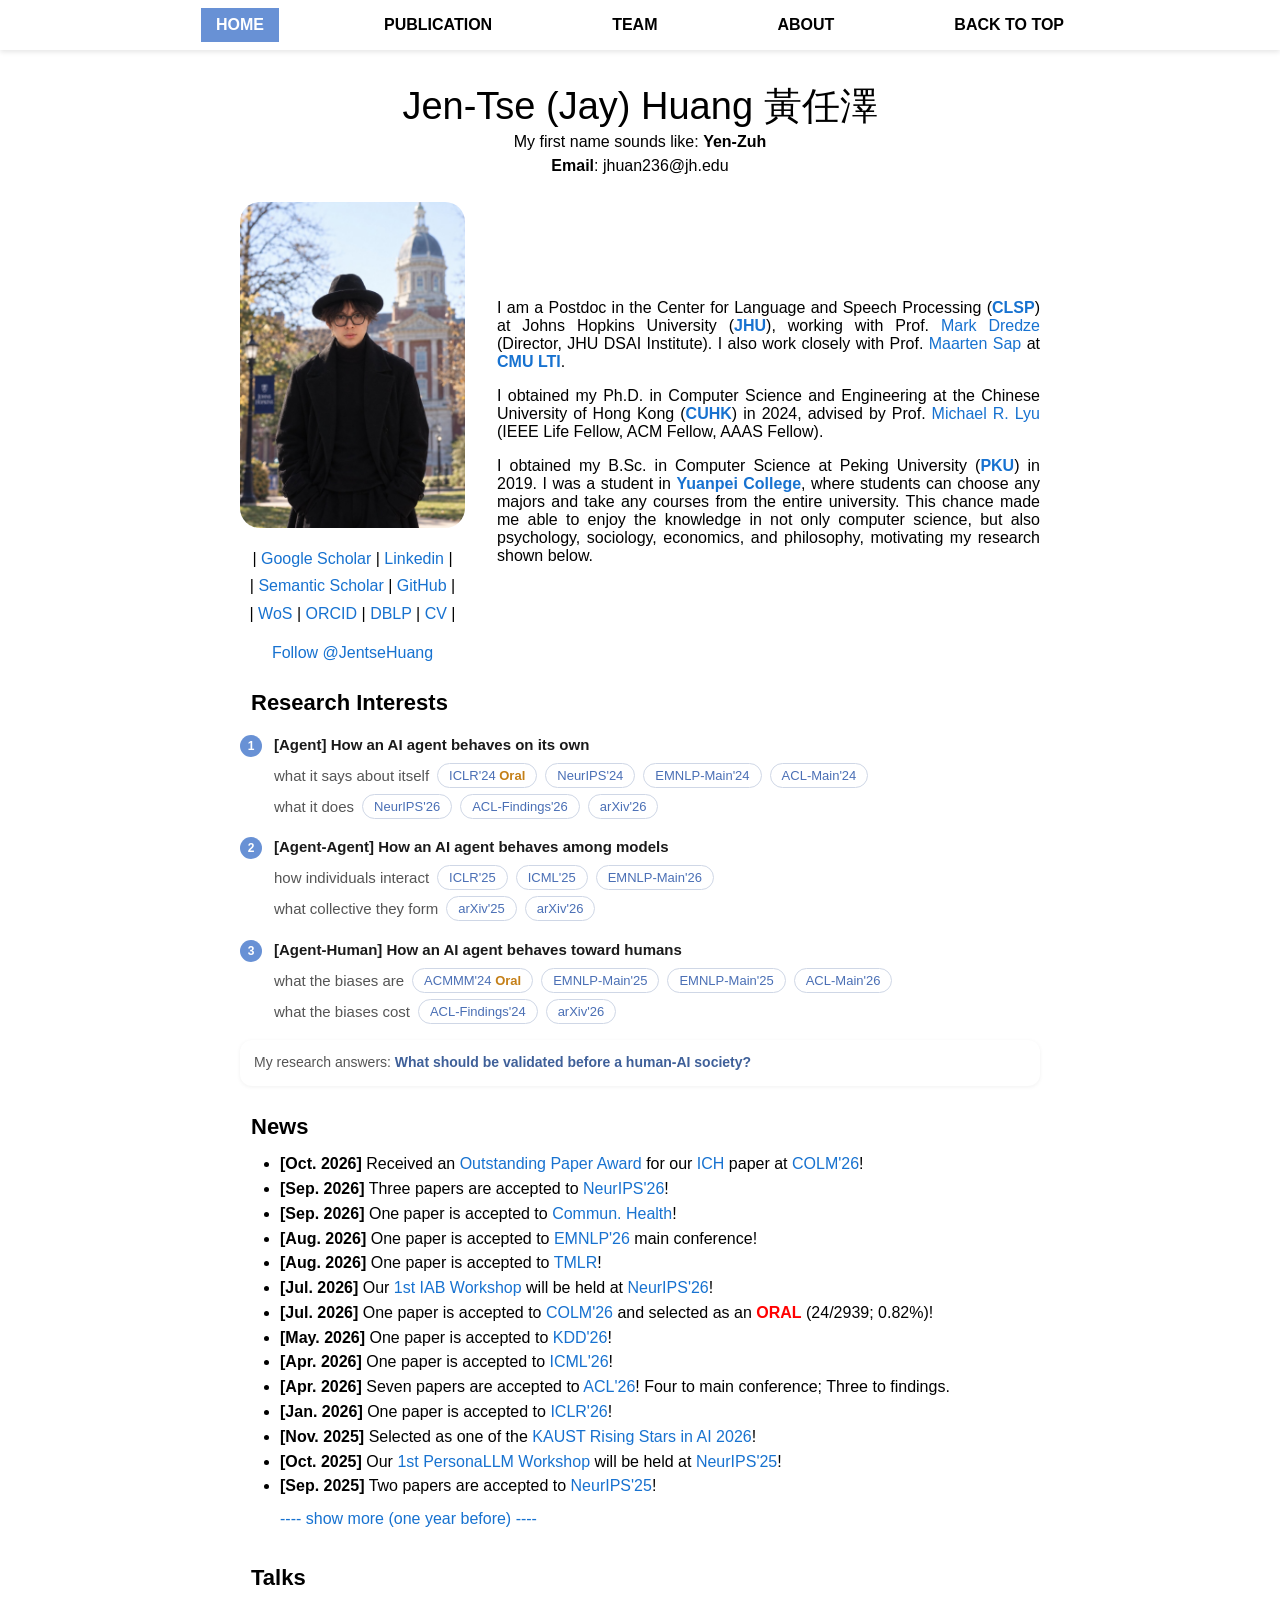
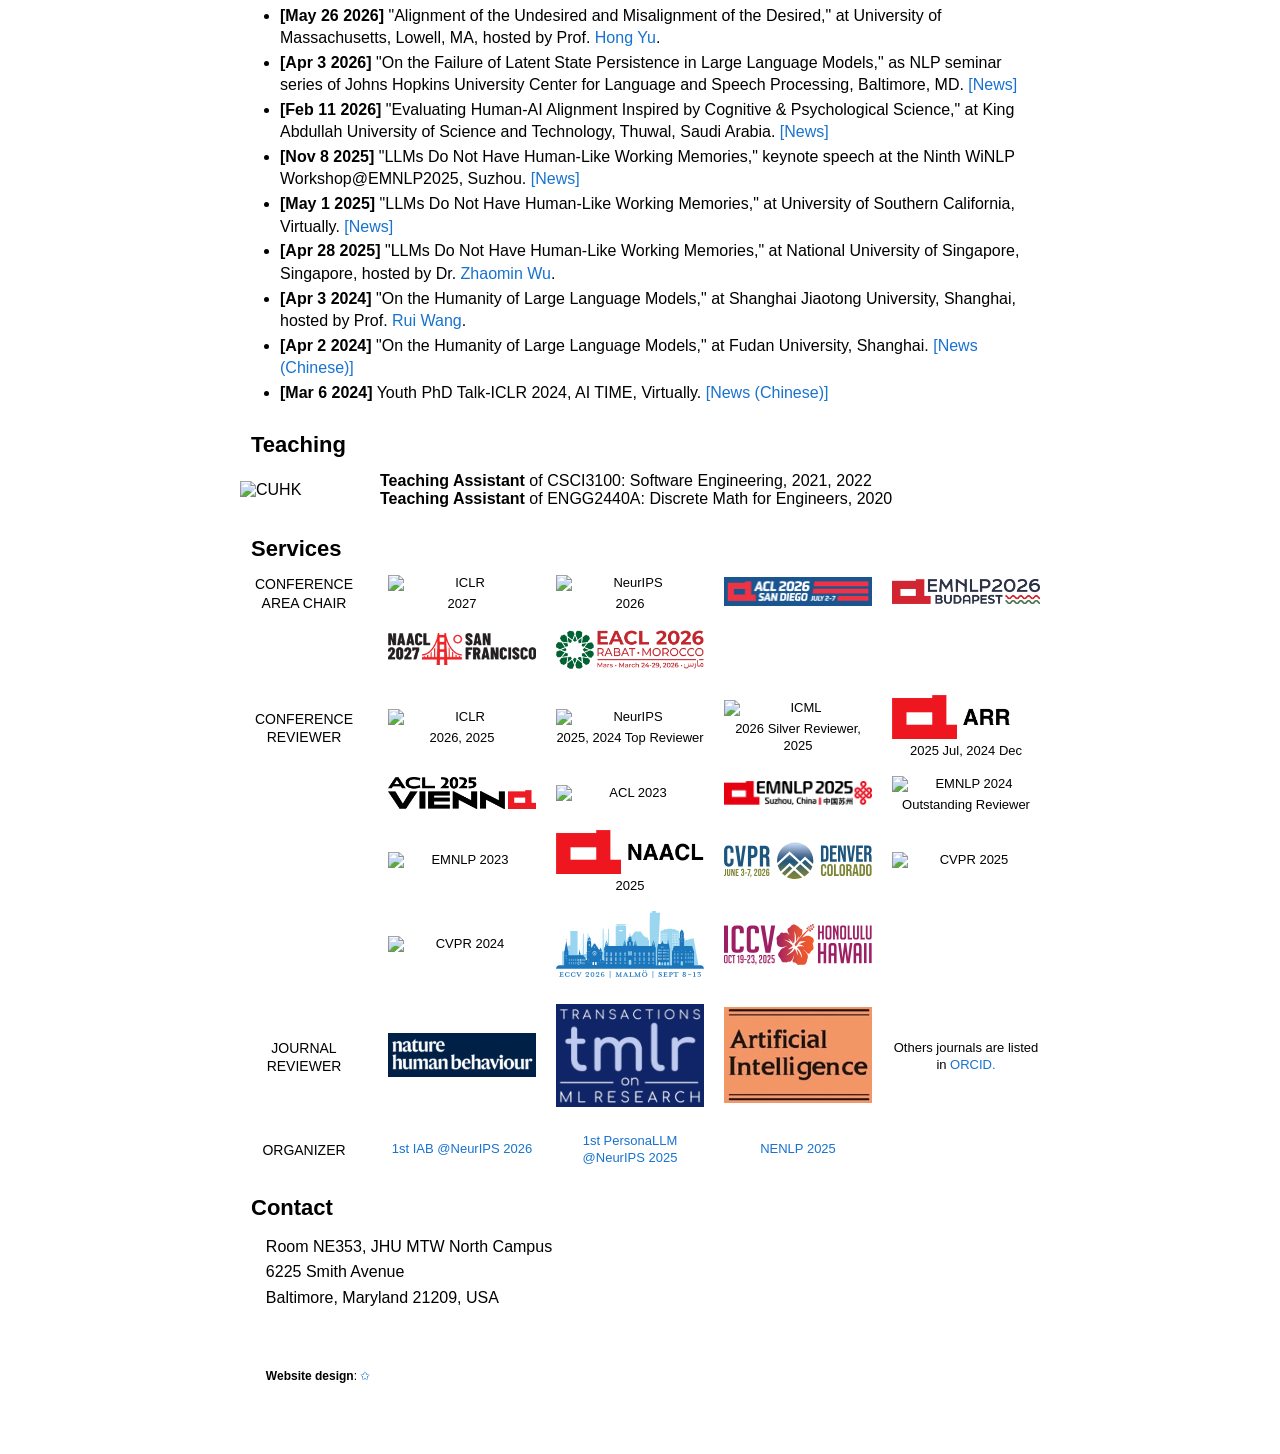
==== index.html @ 0d582f93 "Oct 6" ====
<!DOCTYPE HTML>
<html lang="en">
<head>
    <meta http-equiv="Content-Type" content="text/html; charset=UTF-8">

    <title>Jen-Tse (Jay) Huang</title>

    <meta name="author" content="Jen-Tse (Jay) Huang">
    <meta name="description" content="Postdoc at the Center for Language and Speech Processing (CLSP), Johns Hopkins University. I study how AI agents behave on their own, among each other, and toward people.">
    <meta name="keywords" content="Jen-Tse Huang, Computer Science, Artificial Intelligence, Natural Language Processing, Large Language Models">
    <meta name="viewport" content="width=device-width, initial-scale=1">

    <link rel="canonical" href="https://penguinnnnn.github.io/">

    <meta property="og:type" content="website">
    <meta property="og:site_name" content="Jen-Tse (Jay) Huang">
    <meta property="og:title" content="Jen-Tse (Jay) Huang 黃任澤">
    <meta property="og:description" content="Postdoc at the Center for Language and Speech Processing (CLSP), Johns Hopkins University. I study how AI agents behave on their own, among each other, and toward people.">
    <meta property="og:url" content="https://penguinnnnn.github.io/">
    <meta property="og:image" content="https://penguinnnnn.github.io/images/jentsehuang.jpg">
    <meta property="og:image:width" content="700">
    <meta property="og:image:height" content="1050">
    <meta property="og:image:alt" content="Portrait of Jen-Tse (Jay) Huang">

    <meta name="twitter:card" content="summary">
    <meta name="twitter:site" content="@JentseHuang">
    <meta name="twitter:creator" content="@JentseHuang">

    <link rel="stylesheet" type="text/css" href="stylesheet.css">
    <link rel="icon" type="image/png" href="images/icon.jpg">

    <script src="scripts/functions.js"></script>
</head>

<body data-gr-c-s-loaded="true">

<ul class="navbar">
    <li><a href="index.html" class="active">HOME</a></li>
    <li><a href="publication.html">PUBLICATION</a></li>
    <li><a href="team.html">TEAM</a></li>
    <li><a href="about.html">ABOUT</a></li>
    <li><a href="#">BACK TO TOP</a></li>
</ul>

<div class="page">

<!-- title -->

<div class="id-card">
    <h1 class="page-title">Jen-Tse (Jay) Huang 黃任澤</h1>
    My first name sounds like: <b>Yen-Zuh</b><br>
    <b>Email</b>: <span id="email">jhuan236@jh.edu</span>
</div>

<!-- avatar and bio -->

<section class="block intro">
    <div class="intro-avatar">
        <img src="images/jentsehuang.jpg" alt="Jen-Tse Huang">
        <p class="intro-links">
            | <a href="https://scholar.google.com/citations?hl=en&user=XBzDTAQAAAAJ">Google Scholar</a> | <a href="https://www.linkedin.com/in/jen-tse-huang-08a169200/">Linkedin</a> |<br>
            | <a href="https://www.semanticscholar.org/author/Jen-tse-Huang/2161306685">Semantic Scholar</a> | <a href="https://github.com/penguinnnnn">GitHub</a> |<br>
            | <a href="https://www.webofscience.com/wos/author/record/IRZ-7526-2023">WoS</a> | <a href="https://orcid.org/0000-0003-3446-0083">ORCID</a> | <a href="https://dblp.org/pid/317/7026">DBLP</a> | <a href="pdfs/resume.pdf">CV</a> |
        </p>
        <div class="intro-follow">
            <a href="https://twitter.com/JentseHuang?ref_src=twsrc%5Etfw" class="twitter-follow-button" data-size="large" data-show-count="false">Follow @JentseHuang</a>
            <script async src="https://platform.twitter.com/widgets.js" charset="utf-8"></script>
        </div>
    </div>

    <div class="intro-bio">
        <p> I am a Postdoc in the Center for Language and Speech Processing (<a href='https://www.clsp.jhu.edu/'><strong>CLSP</strong></a>) at Johns Hopkins University (<a href='https://www.jhu.edu/'><strong>JHU</strong></a>), working with Prof. <a href='https://www.cs.jhu.edu/~mdredze/'>Mark Dredze</a> (Director, JHU DSAI Institute). I also work closely with Prof. <a href='https://maartensap.com/index.html'>Maarten Sap</a> at <a href='https://www.lti.cs.cmu.edu/'><strong>CMU LTI</strong></a>.</p>
        <p> I obtained my Ph.D. in Computer Science and Engineering at the Chinese University of Hong Kong (<a href='https://www.cuhk.edu.hk/english/index.html'><strong>CUHK</strong></a>) in 2024, advised by Prof. <a href='https://www.cse.cuhk.edu.hk/lyu/home'>Michael R. Lyu</a> (IEEE Life Fellow, ACM Fellow, AAAS Fellow).</p>
        <p> I obtained my B.Sc. in Computer Science at Peking University (<a href='https://english.pku.edu.cn/'><strong>PKU</strong></a>) in 2019. I was a student in <a href='https://yuanpei.pku.edu.cn/en/'><strong>Yuanpei College</strong></a>, where students can choose any majors and take any courses from the entire university. This chance made me able to enjoy the knowledge in not only computer science, but also psychology, sociology, economics, and philosophy, motivating my research shown below.</p>
    </div>
</section>

<!-- research -->

<section class="block">
    <h2 class="section-title">Research Interests</h2>
    <div class="rh">
        <div class="rh-item">
            <div class="rh-num">1</div>
            <div class="rh-body">
                <div class="rh-lead">[Agent] How an AI agent behaves on its own</div>
                <div class="rh-row">
                    <span>what it says about itself</span>
                    <a href="https://proceedings.iclr.cc/paper_files/paper/2024/hash/c48dcd605cfb17d5b4f94ce106a915f7-Abstract-Conference.html">ICLR'24&nbsp;<span class="oral">Oral</span></a>
                    <a href="https://proceedings.neurips.cc/paper_files/paper/2024/hash/b0049c3f9c53fb06f674ae66c2cf2376-Abstract-Conference.html">NeurIPS'24</a>
                    <a href="https://aclanthology.org/2024.emnlp-main.354/">EMNLP-Main'24</a>
                    <a href="https://aclanthology.org/2024.acl-long.102/">ACL-Main'24</a>
                </div>
                <div class="rh-row">
                    <span>what it does</span>
                    <a href="https://arxiv.org/abs/2502.16435">NeurIPS'26</a>
                    <a href="https://aclanthology.org/2026.findings-acl.616/">ACL-Findings'26</a>
                    <a href="https://arxiv.org/abs/2601.07972">arXiv'26</a>
                </div>
            </div>
        </div>

        <div class="rh-item">
            <div class="rh-num">2</div>
            <div class="rh-body">
                <div class="rh-lead">[Agent-Agent] How an AI agent behaves among models</div>
                <div class="rh-row">
                    <span>how individuals interact</span>
                    <a href="https://proceedings.iclr.cc/paper_files/paper/2025/hash/a46adbe2f0ca0e16ef8857e188991ad7-Abstract-Conference.html">ICLR'25</a>
                    <a href="https://proceedings.mlr.press/v267/huang25ay.html">ICML'25</a>
                    <a href="https://arxiv.org/abs/2605.27586">EMNLP-Main'26</a>
                </div>
                <div class="rh-row">
                    <span>what collective they form</span>
                    <a href="https://arxiv.org/abs/2509.18052">arXiv'25</a>
                    <a href="https://arxiv.org/abs/2604.24698">arXiv'26</a>
                </div>
            </div>
        </div>

        <div class="rh-item">
            <div class="rh-num">3</div>
            <div class="rh-body">
                <div class="rh-lead">[Agent-Human] How an AI agent behaves toward humans</div>
                <div class="rh-row">
                    <span>what the biases are</span>
                    <a href="https://dl.acm.org/doi/10.1145/3664647.3681433">ACMMM'24&nbsp;<span class="oral">Oral</span></a>
                    <a href="https://aclanthology.org/2025.emnlp-main.908/">EMNLP-Main'25</a>
                    <a href="https://aclanthology.org/2025.emnlp-main.910/">EMNLP-Main'25</a>
                    <a href="https://aclanthology.org/2026.acl-long.2015/">ACL-Main'26</a>
                </div>
                <div class="rh-row">
                    <span>what the biases cost</span>
                    <a href="https://aclanthology.org/2024.findings-acl.349/">ACL-Findings'24</a>
                    <a href="https://arxiv.org/abs/2605.17228">arXiv'26</a>
                </div>
            </div>
        </div>

        <div class="rh-ans">
            <span>My research answers:</span> <b>What should be validated before a human-AI society?</b>
        </div>
    </div>
</section>

<!-- news -->

<section class="block">
    <h2 class="section-title">News</h2>
    <ul class="news-list">
        <li> <b>[Oct. 2026]</b> Received an <a href='https://x.com/COLM_conf/status/2107502599893352517'>Outstanding Paper Award</a> for our <a href='https://openreview.net/forum?id=wjTjjHstuY'>ICH</a> paper at <a href='https://colmweb.org/2026/'>COLM'26</a>! </li>
        <li> <b>[Sep. 2026]</b> Three papers are accepted to <a href='https://neurips.cc/Conferences/2026'>NeurIPS'26</a>! </li>
        <li> <b>[Sep. 2026]</b> One paper is accepted to <a href='https://www.nature.com/commshealth/'>Commun. Health</a>! </li>
        <li> <b>[Aug. 2026]</b> One paper is accepted to <a href='https://2026.emnlp.org/'>EMNLP'26</a> main conference! </li>
        <li> <b>[Aug. 2026]</b> One paper is accepted to <a href='https://jmlr.org/tmlr/'>TMLR</a>! </li>
        <li> <b>[Jul. 2026]</b> Our <a href="https://iab-agents.github.io/">1st IAB Workshop</a> will be held at <a href='https://neurips.cc/Conferences/2026'>NeurIPS'26</a>! </li>
        <li> <b>[Jul. 2026]</b> One paper is accepted to <a href='https://colmweb.org/2026/'>COLM'26</a> and selected as an <b class="red">ORAL</b> (24/2939; 0.82%)! </li>
        <li> <b>[May. 2026]</b> One paper is accepted to <a href='https://kdd2026.kdd.org/'>KDD'26</a>! </li>
        <li> <b>[Apr. 2026]</b> One paper is accepted to <a href='https://icml.cc/Conferences/2026'>ICML'26</a>! </li>
        <li> <b>[Apr. 2026]</b> Seven papers are accepted to <a href='https://2026.aclweb.org/'>ACL'26</a>! Four to main conference; Three to findings. </li>
        <li> <b>[Jan. 2026]</b> One paper is accepted to <a href='https://iclr.cc/Conferences/2026'>ICLR'26</a>! </li>
        <li> <b>[Nov. 2025]</b> Selected as one of the <a href='https://www.kaust.edu.sa/events/rsais26/'>KAUST Rising Stars in AI 2026</a>! </li>
        <li> <b>[Oct. 2025]</b> Our <a href="https://personallmworkshop.github.io/">1st PersonaLLM Workshop</a> will be held at <a href='https://neurips.cc/Conferences/2025'>NeurIPS'25</a>! </li>
        <li> <b>[Sep. 2025]</b> Two papers are accepted to <a href='https://neurips.cc/Conferences/2025'>NeurIPS'25</a>! </li>
    </ul>
    <a class="news-more" href="javascript:toggleblock(&#39;old_news&#39;)">---- show more (one year before) ----</a>
    <ul class="news-list" id="old_news" style="display: none;">
        <li> <b>[Aug. 2025]</b> Five papers are accepted to <a href='https://2025.emnlp.org/'>EMNLP'25</a>! Four to main conference; One to findings. </li>
        <li> <b>[May. 2025]</b> Four papers are accepted to <a href='https://2025.aclweb.org/'>ACL'25</a>! Three to main conference; One to findings. </li>
        <li> <b>[May. 2025]</b> Two papers are accepted to <a href='https://icml.cc/Conferences/2025'>ICML'25</a>! </li>
        <li> <b>[Mar. 2025]</b> One paper is accepted to <a href='https://2025.naacl.org/'>NAACL Demo Track'25</a>! </li>
        <li> <b>[Feb. 2025]</b> I join the <a href='https://www.clsp.jhu.edu/'>CLSP</a> at Johns Hopkins University (<a href='https://www.jhu.edu/'>JHU</a>) as a postdoc, working with Prof. <a href='https://www.cs.jhu.edu/~mdredze/'>Mark Dredze</a>! </li>
        <li> <b>[Jan. 2025]</b> One paper is accepted to <a href='https://iclr.cc/Conferences/2025'>ICLR'25</a>! </li>
        <li> <b>[Dec. 2024]</b> I defend my PhD thesis and graduate from the Chinese University of Hong Kong (<a href='https://www.cuhk.edu.hk/english/index.html'>CUHK</a>)! </li>
        <li> <b>[Nov. 2024]</b> Named as one of the <a href='https://x.com/emnlpmeeting/status/1857169065569292540'>Outstanding Reviewers</a> for EMNLP'24! </li>
        <li> <b>[Nov. 2024]</b> Named as one of the <a href='https://neurips.cc/Conferences/2024/ProgramCommittee#top-reviewers'>Top Reviewers</a> for NeurIPS'24 (1304/15160 8.6%)! </li>
        <li> <b>[Oct. 2024]</b> One paper is accepted to <a href='https://www.sciencedirect.com/journal/neurocomputing'>Neurocomputing</a>! </li>
        <li> <b>[Sep. 2024]</b> One paper is accepted to <a href='https://neurips.cc/Conferences/2024'>NeurIPS'24</a>! </li>
        <li> <b>[Sep. 2024]</b> Three paper is accepted to <a href='https://2024.emnlp.org/'>EMNLP'24</a>! All three to main conference. </li>
        <li> <b>[Jul. 2024]</b> One paper is accepted to <a href='https://2024.acmmm.org/'>ACMMM'24</a> and selected as an <b class="red">ORAL</b> (174/4385; 3.97%)! </li>
        <li> <b>[Jul. 2024]</b> I am visiting the <a href='https://jyzhao.net/lab.html'>LIME Lab</a> at University of Southern California (<a href='https://www.usc.edu/'>USC</a>), working with Prof. <a href='https://jyzhao.net/'>Jieyu Zhao</a>. </li>
        <li> <b>[May. 2024]</b> Three paper is accepted to <a href='https://2024.aclweb.org/'>ACL'24</a>! Two to main conference; One to findings. </li>
        <li> <b>[Jan. 2024]</b> Two papers are accepted to <a href='https://iclr.cc/Conferences/2024'>ICLR'24</a>! Our <a href='https://arxiv.org/abs/2310.01386'>PsychoBench</a> is selected as an <b class="red">ORAL</b> (86/7404; 1.16%)! </li>
        <li> <b>[Oct. 2023]</b> One paper is accepted to <a href='https://2023.emnlp.org/'>Findings of EMNLP'23</a>! </li>
        <li> <b>[Jul. 2023]</b> One paper is accepted to <a href='https://conf.researchr.org/home/ase-2023'>ASE'23</a>! </li>
        <li> <b>[Feb. 2023]</b> One paper is accepted to <a href='https://cvpr2023.thecvf.com/'>CVPR'23</a>! </li>
        <li> <b>[Dec. 2022]</b> One paper is accepted to <a href='https://conf.researchr.org/home/icse-2023'>ICSE'23</a>! </li>
        <li> <b>[Sep. 2022]</b> We win the first place in <a href='https://statmt.org/wmt22/large-scale-multilingual-translation-task.html'>WMT'22: Large-Scale Machine Translation Evaluation for African Languages</a>! </li>
        <li> <b>[Apr. 2022]</b> One paper is accepted to <a href='https://conf.researchr.org/home/issta-2022'>ISSTA'22</a>! </li>
        <li> <b>[Mar. 2022]</b> I join the <a href='https://ai.tencent.com/ailab/nlp/en/index.html'>NLP Center</a> of <a href='https://ai.tencent.com/ailab/en/about/'>Tencent AI Lab</a> as a research intern, supervised by Dr. <a href='https://wxjiao.github.io/'>Wenxiang Jiao</a> and Dr. <a href='https://tuzhaopeng.github.io/'>Zhaopeng Tu</a>. </li>
        <li> <b>[Mar. 2022]</b> One paper is accepted to <a href='https://cvpr2022.thecvf.com/'>CVPR'22</a>! </li>
        <li> <b>[Aug. 2020]</b> I join the <a href='http://ariselab.cse.cuhk.edu.hk/'>ARISE Lab</a> as a Ph.D. student in <a href='https://www.cse.cuhk.edu.hk/'>CSE</a> Department at the Chinese University of Hong Kong (<a href='https://www.cuhk.edu.hk/english/index.html'>CUHK</a>), supervised by Prof. <a href='https://www.cse.cuhk.edu.hk/lyu/home'>Michael R. Lyu</a>. </li>
        <li> <b>[Feb. 2020]</b> I become a research assistant of Prof. <a href='https://www.cse.cuhk.edu.hk/lyu/home'>Michael R. Lyu</a> in <a href='https://www.cse.cuhk.edu.hk/'>CSE</a> Department at the Chinese University of Hong Kong (<a href='https://www.cuhk.edu.hk/english/index.html'>CUHK</a>). </li>
        <li> <b>[Sep. 2019]</b> I have to fulfill the compulsory military service in Taiwan. See you four months later! </li>
        <li> <b>[Jun. 2019]</b> I graduate from <a href='https://yuanpei.pku.edu.cn/'>Yuanpei College</a> at <a href='https://english.pku.edu.cn/'>Peking University</a>! </li>
        <li> <b>[Nov. 2018]</b> My undergraduate final year project is supervised by Prof. <a href='https://boleizhou.github.io/'>Bolei Zhou</a> and Prof. <a href='http://39.96.165.147/people/liujiaying.html'>Jiaying Liu</a>. </li>
        <li> <b>[Feb. 2018]</b> I join the Research Department at <a href='https://www.sensetime.com/cn'>SenseTime</a> as a research intern, supervised by Dr. <a href='https://scholar.google.com.hk/citations?user=AerkT0YAAAAJ&hl=en'>Chen Qian</a> and Prof. <a href='https://boleizhou.github.io/'>Bolei Zhou</a>. </li>
    </ul>
</section>

<!-- talks -->

<section class="block">
    <h2 class="section-title">Talks</h2>
    <ul class="news-list">
        <li> <b>[May 26 2026]</b> "Alignment of the Undesired and Misalignment of the Desired," at University of Massachusetts, Lowell, MA, hosted by Prof. <a href='https://www.uml.edu/research/chords/faculty/yu-hong.aspx'>Hong Yu</a>. </li>
        <li> <b>[Apr 3 2026]</b> "On the Failure of Latent State Persistence in Large Language Models," as NLP seminar series of Johns Hopkins University Center for Language and Speech Processing, Baltimore, MD. <a href='https://www.clsp.jhu.edu/events/topic-1-on-the-failure-of-latent-state-persistence-in-large-language-models-jay-huang-friday-april-3-2026/?instance_id=3675'>[News]</a> </li>
        <li> <b>[Feb 11 2026]</b> "Evaluating Human-AI Alignment Inspired by Cognitive & Psychological Science," at King Abdullah University of Science and Technology, Thuwal, Saudi Arabia. <a href='https://www.kaust.edu.sa/events/rsais26/'>[News]</a> </li>
        <li> <b>[Nov 8 2025]</b> "LLMs Do Not Have Human-Like Working Memories," keynote speech at the Ninth WiNLP Workshop@EMNLP2025, Suzhou. <a href='https://winlp-workshop.github.io/'>[News]</a> </li>
        <li> <b>[May 1 2025]</b> "LLMs Do Not Have Human-Like Working Memories," at University of Southern California, Virtually. <a href='https://www.isi.edu/events/5719/llms-do-not-have-human-like-working-memories/'>[News]</a> </li>
        <li> <b>[Apr 28 2025]</b> "LLMs Do Not Have Human-Like Working Memories," at National University of Singapore, Singapore, hosted by Dr. <a href='https://www.zhaominwu.com/'>Zhaomin Wu</a>. </li>
        <li> <b>[Apr 3 2024]</b> "On the Humanity of Large Language Models," at Shanghai Jiaotong University, Shanghai, hosted by Prof. <a href='https://wangruinlp.github.io/'>Rui Wang</a>. </li>
        <li> <b>[Apr 2 2024]</b> "On the Humanity of Large Language Models," at Fudan University, Shanghai. <a href='https://mp.weixin.qq.com/s/p2M_ZvuUqTMSHUAOVoTQwQ'>[News (Chinese)]</a> </li>
        <li> <b>[Mar 6 2024]</b> Youth PhD Talk-ICLR 2024, AI TIME, Virtually. <a href='https://mp.weixin.qq.com/s/gV_7cmYLp5lr2C_2GgNUxA'>[News (Chinese)]</a> </li>
    </ul>
</section>

<!-- teaching -->

<section class="block">
    <h2 class="section-title">Teaching</h2>
    <div class="teaching">
        <img src="images/cuhk.png" alt="CUHK">
        <div>
            <b>Teaching Assistant</b> of CSCI3100: Software Engineering, 2021, 2022<br>
            <b>Teaching Assistant</b> of ENGG2440A: Discrete Math for Engineers, 2020
        </div>
    </div>
</section>

<!-- service -->

<section class="block">
    <h2 class="section-title">Services</h2>

    <div class="service-row">
        <div class="service-label">CONFERENCE<br>AREA CHAIR</div>
        <div class="item"><img src="images/conferences/iclr.svg" alt="ICLR">2027</div>
        <div class="item"><img src="images/conferences/neurips.svg" alt="NeurIPS">2026</div>
        <div class="item"><img src="images/conferences/acl2026.png" alt="ACL 2026"></div>
        <div class="item"><img src="images/conferences/emnlp2026.png" alt="EMNLP 2026"></div>
        <div class="item"><img src="images/conferences/naacl2027.png" alt="NAACL 2027"></div>
        <div class="item"><img src="images/conferences/eacl2026.png" alt="EACL 2026"></div>
    </div>
    <div class="service-row">
        <div class="service-label">CONFERENCE REVIEWER</div>
        <div class="item"><img src="images/conferences/iclr.svg" alt="ICLR">2026, 2025</div>
        <div class="item"><img src="images/conferences/neurips.svg" alt="NeurIPS">2025, 2024 Top Reviewer</div>
        <div class="item"><img src="images/conferences/icml.svg" alt="ICML">2026 Silver Reviewer, 2025</div>
        <div class="item"><img src="images/conferences/arr.png" alt="ARR">2025 Jul, 2024 Dec</div>
        <div class="item"><img src="images/conferences/acl2025.png" alt="ACL 2025"></div>
        <div class="item"><img src="images/conferences/acl2023.png" alt="ACL 2023"></div>
        <div class="item"><img src="images/conferences/emnlp2025.png" alt="EMNLP 2025"></div>
        <div class="item"><img src="images/conferences/emnlp2024.png" alt="EMNLP 2024">Outstanding Reviewer</div>
        <div class="item"><img src="images/conferences/emnlp2023.png" alt="EMNLP 2023"></div>
        <div class="item"><img src="images/conferences/naacl.png" alt="NAACL">2025</div>
        <div class="item"><img src="images/conferences/cvpr2026.svg" alt="CVPR 2026"></div>
        <div class="item"><img src="images/conferences/cvpr2025.svg" alt="CVPR 2025"></div>
        <div class="item"><img src="images/conferences/cvpr2024.png" alt="CVPR 2024"></div>
        <div class="item"><img src="images/conferences/eccv2026.svg" alt="ECCV 2026"></div>
        <div class="item"><img src="images/conferences/iccv2025.svg" alt="ICCV 2025"></div>
    </div>
    <div class="service-row">
        <div class="service-label">JOURNAL<br>REVIEWER</div>
        <div class="item"><img src="images/conferences/nhb.png" alt="Nature Human Behaviour"></div>
        <div class="item"><img src="images/conferences/tmlr.png" alt="TMLR"></div>
        <div class="item"><img src="images/conferences/aij.jpg" alt="Artificial Intelligence Journal"></div>
        <div class="item">Others journals are listed in <a href="https://orcid.org/0000-0003-3446-0083">ORCID.</a></div>
    </div>
    <div class="service-row">
        <div class="service-label">ORGANIZER</div>
        <div class="item"><a href="https://iab-agents.github.io/">1st IAB @NeurIPS 2026</a></div>
        <div class="item"><a href="https://personallmworkshop.github.io/">1st PersonaLLM @NeurIPS 2025</a></div>
        <div class="item"><a href="https://nenlp.github.io/spr2025/">NENLP 2025</a></div>
    </div>
</section>

<!-- contact -->

<section class="block">
    <h2 class="section-title">Contact</h2>
    <div class="contact">
        <div>
            <p class="contact-address">
                Room NE353, JHU MTW North Campus<br>
                6225 Smith Avenue<br>
                Baltimore, Maryland 21209, USA<br><br><br>
                <span class="contact-credit"><b>Website design</b>: <a href="https://penguinnnnn.github.io/">✩</a></span>
            </p>
        </div>
        <div>
            <div class="visitor-map-container">
                <script type="text/javascript" id="mmvst_globe" src="//mapmyvisitors.com/globe.js?d=GL51q-0KRQlIUM81XiBM7GahOkVrKk88t7NjiXWTcaI"></script>
            </div>
        </div>
    </div>
</section>

</div>
</body>
</html>
---- stylesheet.css ----
/* latin-ext */
@font-face {
  font-family: 'Titillium Web';
  font-style: italic;
  font-weight: 300;
  src: local('Titillium Web Light Italic'), local('TitilliumWeb-LightItalic'), url(https://fonts.gstatic.com/s/titilliumweb/v8/NaPFcZTIAOhVxoMyOr9n_E7fdMbepI5Db5ycm2A2xcCP.woff2) format('woff2');
  unicode-range: U+0100-024F, U+0259, U+1E00-1EFF, U+2020, U+20A0-20AB, U+20AD-20CF, U+2113, U+2C60-2C7F, U+A720-A7FF;
}
/* latin */
@font-face {
  font-family: 'Titillium Web';
  font-style: italic;
  font-weight: 300;
  src: local('Titillium Web Light Italic'), local('TitilliumWeb-LightItalic'), url(https://fonts.gstatic.com/s/titilliumweb/v8/NaPFcZTIAOhVxoMyOr9n_E7fdMbepI5DYZycm2A2xQ.woff2) format('woff2');
  unicode-range: U+0000-00FF, U+0131, U+0152-0153, U+02BB-02BC, U+02C6, U+02DA, U+02DC, U+2000-206F, U+2074, U+20AC, U+2122, U+2191, U+2193, U+2212, U+2215, U+FEFF, U+FFFD;
}
/* latin-ext */
@font-face {
  font-family: 'Titillium Web';
  font-style: italic;
  font-weight: 400;
  src: local('Titillium Web Italic'), local('TitilliumWeb-Italic'), url(https://fonts.gstatic.com/s/titilliumweb/v8/NaPAcZTIAOhVxoMyOr9n_E7fdMbWAaxWTL6RsVo_.woff2) format('woff2');
  unicode-range: U+0100-024F, U+0259, U+1E00-1EFF, U+2020, U+20A0-20AB, U+20AD-20CF, U+2113, U+2C60-2C7F, U+A720-A7FF;
}
/* latin */
@font-face {
  font-family: 'Titillium Web';
  font-style: italic;
  font-weight: 400;
  src: local('Titillium Web Italic'), local('TitilliumWeb-Italic'), url(https://fonts.gstatic.com/s/titilliumweb/v8/NaPAcZTIAOhVxoMyOr9n_E7fdMbWD6xWTL6RsQ.woff2) format('woff2');
  unicode-range: U+0000-00FF, U+0131, U+0152-0153, U+02BB-02BC, U+02C6, U+02DA, U+02DC, U+2000-206F, U+2074, U+20AC, U+2122, U+2191, U+2193, U+2212, U+2215, U+FEFF, U+FFFD;
}
/* latin-ext */
@font-face {
  font-family: 'Titillium Web';
  font-style: italic;
  font-weight: 600;
  src: local('Titillium Web SemiBold Italic'), local('TitilliumWeb-SemiBoldItalic'), url(https://fonts.gstatic.com/s/titilliumweb/v8/NaPFcZTIAOhVxoMyOr9n_E7fdMbe0IhDb5ycm2A2xcCP.woff2) format('woff2');
  unicode-range: U+0100-024F, U+0259, U+1E00-1EFF, U+2020, U+20A0-20AB, U+20AD-20CF, U+2113, U+2C60-2C7F, U+A720-A7FF;
}
/* latin */
@font-face {
  font-family: 'Titillium Web';
  font-style: italic;
  font-weight: 600;
  src: local('Titillium Web SemiBold Italic'), local('TitilliumWeb-SemiBoldItalic'), url(https://fonts.gstatic.com/s/titilliumweb/v8/NaPFcZTIAOhVxoMyOr9n_E7fdMbe0IhDYZycm2A2xQ.woff2) format('woff2');
  unicode-range: U+0000-00FF, U+0131, U+0152-0153, U+02BB-02BC, U+02C6, U+02DA, U+02DC, U+2000-206F, U+2074, U+20AC, U+2122, U+2191, U+2193, U+2212, U+2215, U+FEFF, U+FFFD;
}
/* latin-ext */
@font-face {
  font-family: 'Titillium Web';
  font-style: normal;
  font-weight: 300;
  src: local('Titillium Web Light'), local('TitilliumWeb-Light'), url(https://fonts.gstatic.com/s/titilliumweb/v8/NaPDcZTIAOhVxoMyOr9n_E7ffGjEGIVzY5abuWIGxA.woff2) format('woff2');
  unicode-range: U+0100-024F, U+0259, U+1E00-1EFF, U+2020, U+20A0-20AB, U+20AD-20CF, U+2113, U+2C60-2C7F, U+A720-A7FF;
}
/* latin */
@font-face {
  font-family: 'Titillium Web';
  font-style: normal;
  font-weight: 300;
  src: local('Titillium Web Light'), local('TitilliumWeb-Light'), url(https://fonts.gstatic.com/s/titilliumweb/v8/NaPDcZTIAOhVxoMyOr9n_E7ffGjEGItzY5abuWI.woff2) format('woff2');
  unicode-range: U+0000-00FF, U+0131, U+0152-0153, U+02BB-02BC, U+02C6, U+02DA, U+02DC, U+2000-206F, U+2074, U+20AC, U+2122, U+2191, U+2193, U+2212, U+2215, U+FEFF, U+FFFD;
}
/* latin-ext */
@font-face {
  font-family: 'Titillium Web';
  font-style: normal;
  font-weight: 400;
  src: local('Titillium Web Regular'), local('TitilliumWeb-Regular'), url(https://fonts.gstatic.com/s/titilliumweb/v8/NaPecZTIAOhVxoMyOr9n_E7fdM3mDaZRbryhsA.woff2) format('woff2');
  unicode-range: U+0100-024F, U+0259, U+1E00-1EFF, U+2020, U+20A0-20AB, U+20AD-20CF, U+2113, U+2C60-2C7F, U+A720-A7FF;
}
/* latin */
@font-face {
  font-family: 'Titillium Web';
  font-style: normal;
  font-weight: 400;
  src: local('Titillium Web Regular'), local('TitilliumWeb-Regular'), url(https://fonts.gstatic.com/s/titilliumweb/v8/NaPecZTIAOhVxoMyOr9n_E7fdMPmDaZRbrw.woff2) format('woff2');
  unicode-range: U+0000-00FF, U+0131, U+0152-0153, U+02BB-02BC, U+02C6, U+02DA, U+02DC, U+2000-206F, U+2074, U+20AC, U+2122, U+2191, U+2193, U+2212, U+2215, U+FEFF, U+FFFD;
}
/* latin-ext */
@font-face {
  font-family: 'Titillium Web';
  font-style: normal;
  font-weight: 600;
  src: local('Titillium Web SemiBold'), local('TitilliumWeb-SemiBold'), url(https://fonts.gstatic.com/s/titilliumweb/v8/NaPDcZTIAOhVxoMyOr9n_E7ffBzCGIVzY5abuWIGxA.woff2) format('woff2');
  unicode-range: U+0100-024F, U+0259, U+1E00-1EFF, U+2020, U+20A0-20AB, U+20AD-20CF, U+2113, U+2C60-2C7F, U+A720-A7FF;
}
/* latin */
@font-face {
  font-family: 'Titillium Web';
  font-style: normal;
  font-weight: 600;
  src: local('Titillium Web SemiBold'), local('TitilliumWeb-SemiBold'), url(https://fonts.gstatic.com/s/titilliumweb/v8/NaPDcZTIAOhVxoMyOr9n_E7ffBzCGItzY5abuWI.woff2) format('woff2');
  unicode-range: U+0000-00FF, U+0131, U+0152-0153, U+02BB-02BC, U+02C6, U+02DA, U+02DC, U+2000-206F, U+2074, U+20AC, U+2122, U+2191, U+2193, U+2212, U+2215, U+FEFF, U+FFFD;
}


/* ==========================================================================
   Layout and components
   ========================================================================== */

:root {
  --page-max:    840px;
  --accent:      #6891D5;
  --accent-dark: #3f6099;
  --link:        #1772d0;
  --link-hover:  #f09228;
  --chip-border: #cfd7e6;
  --chip-text:   #4a6fb5;
  --muted:       #555;
  --nav-h:       64px;
  --stack:       'Titillium Web', Verdana, Helvetica, sans-serif;
}

/* ---------- base ---------- */

*, *::before, *::after { box-sizing: border-box; }

html { scroll-behavior: smooth; }

body {
  margin: 0;
  padding-top: var(--nav-h);
  font-family: var(--stack);
  font-size: 16px;
  font-weight: 400;
}

a { color: var(--link); text-decoration: none; }
a:focus, a:hover { color: var(--link-hover); text-decoration: none; }

img { max-width: 100%; }

strong { font-weight: 800; }

/* ---------- page shell ---------- */

.page {
  width: 100%;
  max-width: var(--page-max);
  margin: 0 auto;
  padding: 20px;
}

.block { margin: 0 0 28px; }
.block:last-child { margin-bottom: 0; }

/* ---------- typography ---------- */

.page-title {
  font-family: var(--stack);
  font-size: 38px;
  font-weight: 400;
  margin: 0;
  line-height: 1.2;
}

.section-title {
  font-family: var(--stack);
  font-size: 22px;
  font-weight: 600;
  margin: 0 0 .6em;
  padding-left: .5em;
}

.pub-title {
  font-family: var(--stack);
  font-size: 19px;
  font-weight: 1000;
}

/* ---------- navbar ---------- */

.navbar {
  display: flex;
  justify-content: center;
  flex-wrap: wrap;
  gap: 4px 90px;
  list-style: none;
  margin: 0;
  padding: 8px 12px;
  background: #fff;
  position: fixed;
  top: 0;
  left: 0;
  width: 100%;
  box-shadow: 0 2px 5px rgba(0, 0, 0, .1);
  z-index: 1000;
}

.navbar a {
  display: block;
  padding: 8px 15px;
  color: #000;
  font-weight: bold;
  white-space: nowrap;
}

.navbar a:hover,
.navbar a.active {
  background: var(--accent);
  color: #fff;
}

/* ---------- identity card (shared by every page) ---------- */

.id-card {
  text-align: center;
  margin: 0 0 24px;
  line-height: 1.5;
}

/* ---------- home: avatar + bio ---------- */

.intro {
  display: grid;
  grid-template-columns: 225px 1fr;
  gap: 32px;
  align-items: center;
}

.intro-avatar img {
  width: 100%;
  border-radius: 20px;
  display: block;
}

.intro-links {
  text-align: center;
  margin: 1.1em 0 0;
  line-height: 1.7;
}

/* (5) the X follow widget: centred under the avatar, clear of the links */
.intro-follow {
  text-align: center;
  margin-top: 1.1em;
}

.intro-bio { text-align: justify; }
.intro-bio p { margin: 0 0 1em; }
.intro-bio p:last-child { margin-bottom: 0; }

/* ---------- home: research highlights ---------- */

.rh { font-size: 15px; line-height: 1.55; color: #1a1a1a; text-align: left; }

.rh-item {
  display: flex;
  gap: 12px;
  margin: 1.1em 0;
}

.rh-num {
  flex: 0 0 22px;
  height: 22px;
  margin-top: 2px;
  border-radius: 999px;
  background: var(--accent);
  color: #fff;
  font-size: 12px;
  font-weight: 700;
  line-height: 1;
  display: flex;
  align-items: center;
  justify-content: center;
}

.rh-body { flex: 1; min-width: 0; }

.rh-lead { font-weight: 700; margin-bottom: .45em; }

.rh-row {
  display: flex;
  flex-wrap: wrap;
  align-items: center;
  column-gap: 8px;
  row-gap: 6px;
  margin-bottom: 6px;
}
.rh-row:last-child { margin-bottom: 0; }
.rh-row > span { color: var(--muted); }

.rh-row a {
  display: inline-flex;
  align-items: center;
  font-size: 13px;
  line-height: 1;
  padding: 5px 11px;
  border: 1.5px solid var(--chip-border);
  border-radius: 999px;
  background: #fff;
  color: var(--chip-text);
  white-space: nowrap;
  transition: all .15s ease;
}
.rh-row a:hover {
  background: var(--accent);
  border-color: var(--accent);
  color: #fff;
  box-shadow: 0 1px 4px rgba(0, 0, 0, .08);
}
.rh-row a:hover .oral { color: #ffe3ab; }

.oral { color: #c47f17; font-weight: 700; }

.rh-ans {
  margin-top: 1.1em;
  padding: 12px 14px;
  background: #fff;
  box-shadow: 0 1px 4px rgba(0, 0, 0, .06);
  border-radius: 12px;
  font-size: 14px;
}
.rh-ans span { color: var(--muted); }
.rh-ans b { color: var(--accent-dark); }

/* ---------- home: news / talks lists ---------- */

.news-list { margin: 0; padding-left: 40px; line-height: 1.4; }
.news-list li { margin-bottom: .15em; }
.news-more { display: inline-block; margin: .6em 0 .6em 40px; }
.red { color: red; }

/* ---------- home: teaching ---------- */

.teaching {
  display: grid;
  grid-template-columns: 15% 1fr;
  gap: 20px;
  align-items: center;
}

/* ---------- home: service ---------- */

/* one grid per row: the label and the items are cells of the same grid, so
   `align-items: center` centres each of them within its own row */
.service-row {
  display: grid;
  grid-template-columns: 16% repeat(4, 1fr);
  gap: 16px 20px;
  align-items: center;
  justify-items: center;
  margin-bottom: 22px;
}

.service-label {
  grid-column: 1;
  grid-row: 1;
  text-align: center;
  font-size: 14px;
  line-height: 1.3;
}

/* items always start in column 2, so nothing wraps underneath the label */
.service-row > .item:nth-child(4n + 2) { grid-column: 2; }
.service-row > .item:nth-child(4n + 3) { grid-column: 3; }
.service-row > .item:nth-child(4n + 4) { grid-column: 4; }
.service-row > .item:nth-child(4n + 5) { grid-column: 5; }

.service-row > .item {
  width: 100%;
  text-align: center;
  font-size: 13px;
  line-height: 1.3;
}

.service-row > .item img { display: block; width: 100%; margin: 0 auto 4px; }

/* ---------- home: contact ---------- */

.contact {
  display: grid;
  grid-template-columns: 2fr 1fr;
  gap: 24px;
  align-items: start;
}

.contact-address { margin: 0; padding-left: 5%; line-height: 1.6; }
.contact-credit { font-size: 12px; }

.visitor-map-container { width: 200px; height: 200px; position: relative; max-width: 100%; }

/* ---------- team ---------- */

.team-container {
  display: grid;
  grid-template-columns: repeat(auto-fill, minmax(130px, 1fr));
  gap: 20px;
  padding: 20px 0;
}

.member { text-align: center; }

.member img {
  width: 100px;
  height: 100px;
  object-fit: cover;
  border-radius: 50%;
  display: block;
  margin: 0 auto 10px;
}

.member p { margin: 5px 0; font-size: 15px; }

/* ---------- about: travel / photos / anime ---------- */

.travel { line-height: 2.2; }
.travel img { display: inline; width: 22px; vertical-align: middle; }
.travel .grp { margin-right: 1.4em; white-space: nowrap; }

.masonry { column-count: 3; column-gap: 5px; }
.masonry img { width: 100%; margin-bottom: 5px; display: block; }

.anime-grid {
  display: grid;
  grid-template-columns: repeat(5, 1fr);
  gap: 12px;
}
.anime-grid img { width: 100%; display: block; }

/* ---------- publication: filters ---------- */

.filters-wrapper {
  background: #fff;
  box-shadow: 0 1px 4px rgba(0, 0, 0, .06);
  border-radius: 12px;
  width: 100%;
  margin: 20px 0 0;
  padding: 12px 14px;
}

.filter-row {
  display: grid;
  grid-template-columns: 72px 1fr;
  align-items: start;
  gap: 12px;
  margin: 10px 0;
}

.filter-label { font-weight: 700; padding-top: 6px; }

.filter-chips {
  display: flex;
  flex-wrap: wrap;
  gap: 6px 12px;
}

.chip {
  display: inline-flex;
  align-items: center;
  cursor: pointer;
  border: 1.5px solid var(--chip-border);
  border-radius: 999px;
  padding: 6px 12px;
  user-select: none;
  transition: all .15s ease;
  font-size: 14px;
  line-height: 1;
}
.chip input { display: none; }
.chip.is-on { background: var(--accent); color: #fff; border-color: var(--accent); }
.chip:hover { box-shadow: 0 1px 4px rgba(0, 0, 0, .08); }

/* ---------- publication: entries ---------- */

.pub {
  display: grid;
  grid-template-columns: 230px 1fr;
  gap: 20px;
  align-items: center;
  padding: 24px 0;
  transition: opacity .15s ease, transform .15s ease;
}
.pub[hidden] { display: none !important; }

.pub-thumb img { width: 100%; display: block; }

/* year headings on the publication page are direct children of .page */
.page > .section-title { margin-top: 1.8em; }
.pub-info p { margin: 0; line-height: 1.5; }

/* ==========================================================================
   Responsive
   ========================================================================== */

@media (max-width: 900px) {
  .navbar { gap: 4px 24px; }
}

@media (max-width: 768px) {
  /* a fixed bar that wraps to two lines cannot have a fixed body offset */
  body { padding-top: 0; }
  .navbar { position: static; gap: 4px 8px; }
  .navbar a { padding: 8px 10px; font-size: 14px; }

  .page { padding: 16px; }

  .page-title { font-size: 30px; }
  .section-title { font-size: 20px; padding-left: 0; }

  .intro { grid-template-columns: 1fr; gap: 16px; }
  .intro-avatar { max-width: 260px; margin: 0 auto; }

  .teaching { grid-template-columns: 1fr; gap: 10px; }
  .teaching img { max-width: 120px; }

  .service-row { grid-template-columns: repeat(3, 1fr); gap: 12px; }
  .service-label {
    grid-column: 1 / -1;
    justify-self: start;
    text-align: left;
    font-weight: 700;
  }
  .service-row > .item:nth-child(4n + 2),
  .service-row > .item:nth-child(4n + 3),
  .service-row > .item:nth-child(4n + 4),
  .service-row > .item:nth-child(4n + 5) { grid-column: auto; }

  .contact { grid-template-columns: 1fr; }
  .contact-address { padding-left: 0; }
  .visitor-map-container { margin: 0 auto; }

  .filter-row { grid-template-columns: 1fr; gap: 6px; }
  .filter-label { padding-top: 0; }

  .pub { grid-template-columns: 1fr; gap: 12px; }
  .pub-thumb { max-width: 320px; margin: 0 auto; }

  .team-container { grid-template-columns: repeat(auto-fill, minmax(120px, 1fr)); gap: 16px; }

  .masonry { column-count: 2; }
  .anime-grid { grid-template-columns: repeat(3, 1fr); }

  .rh { font-size: 14px; }
  .rh-item { gap: 9px; }
  .rh-row a { font-size: 12px; padding: 4px 9px; }
}

@media (max-width: 420px) {
  .masonry { column-count: 1; }
  .anime-grid { grid-template-columns: repeat(2, 1fr); }
  .team-container { grid-template-columns: repeat(auto-fill, minmax(100px, 1fr)); }
}
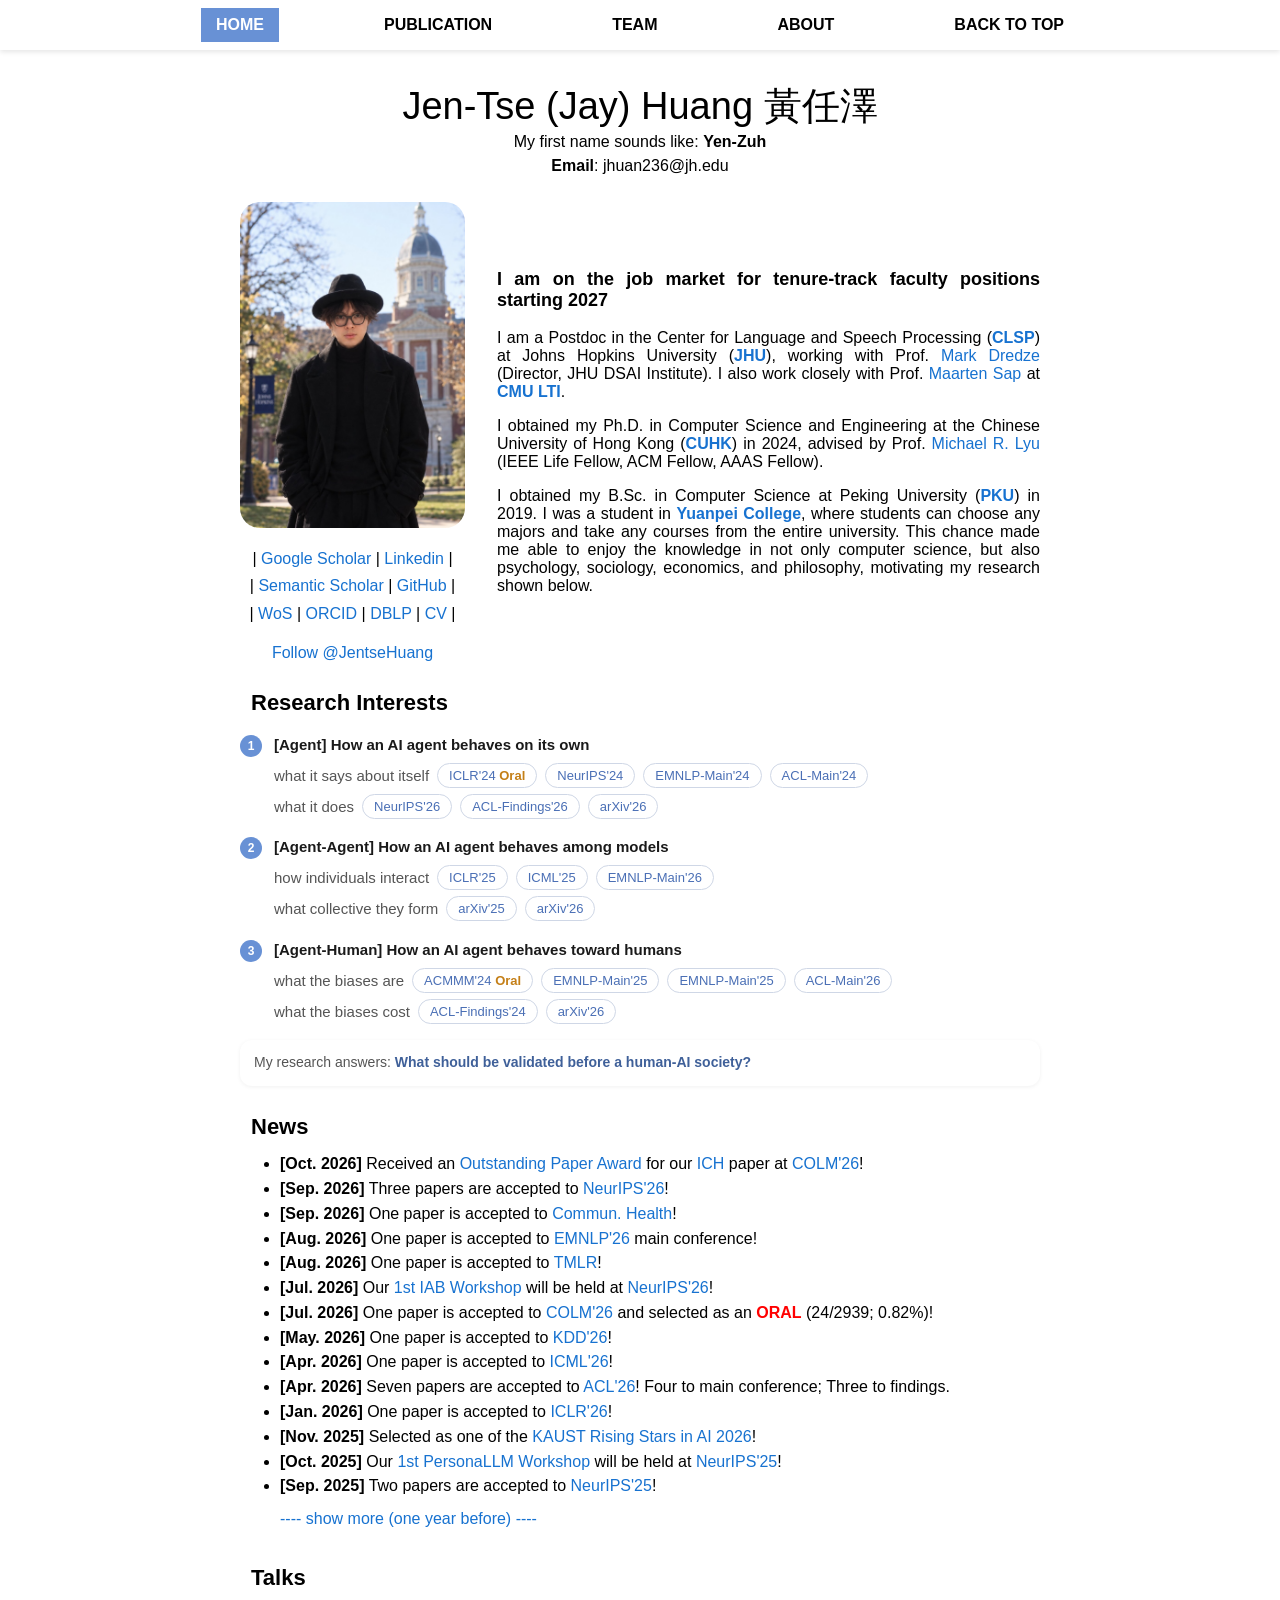
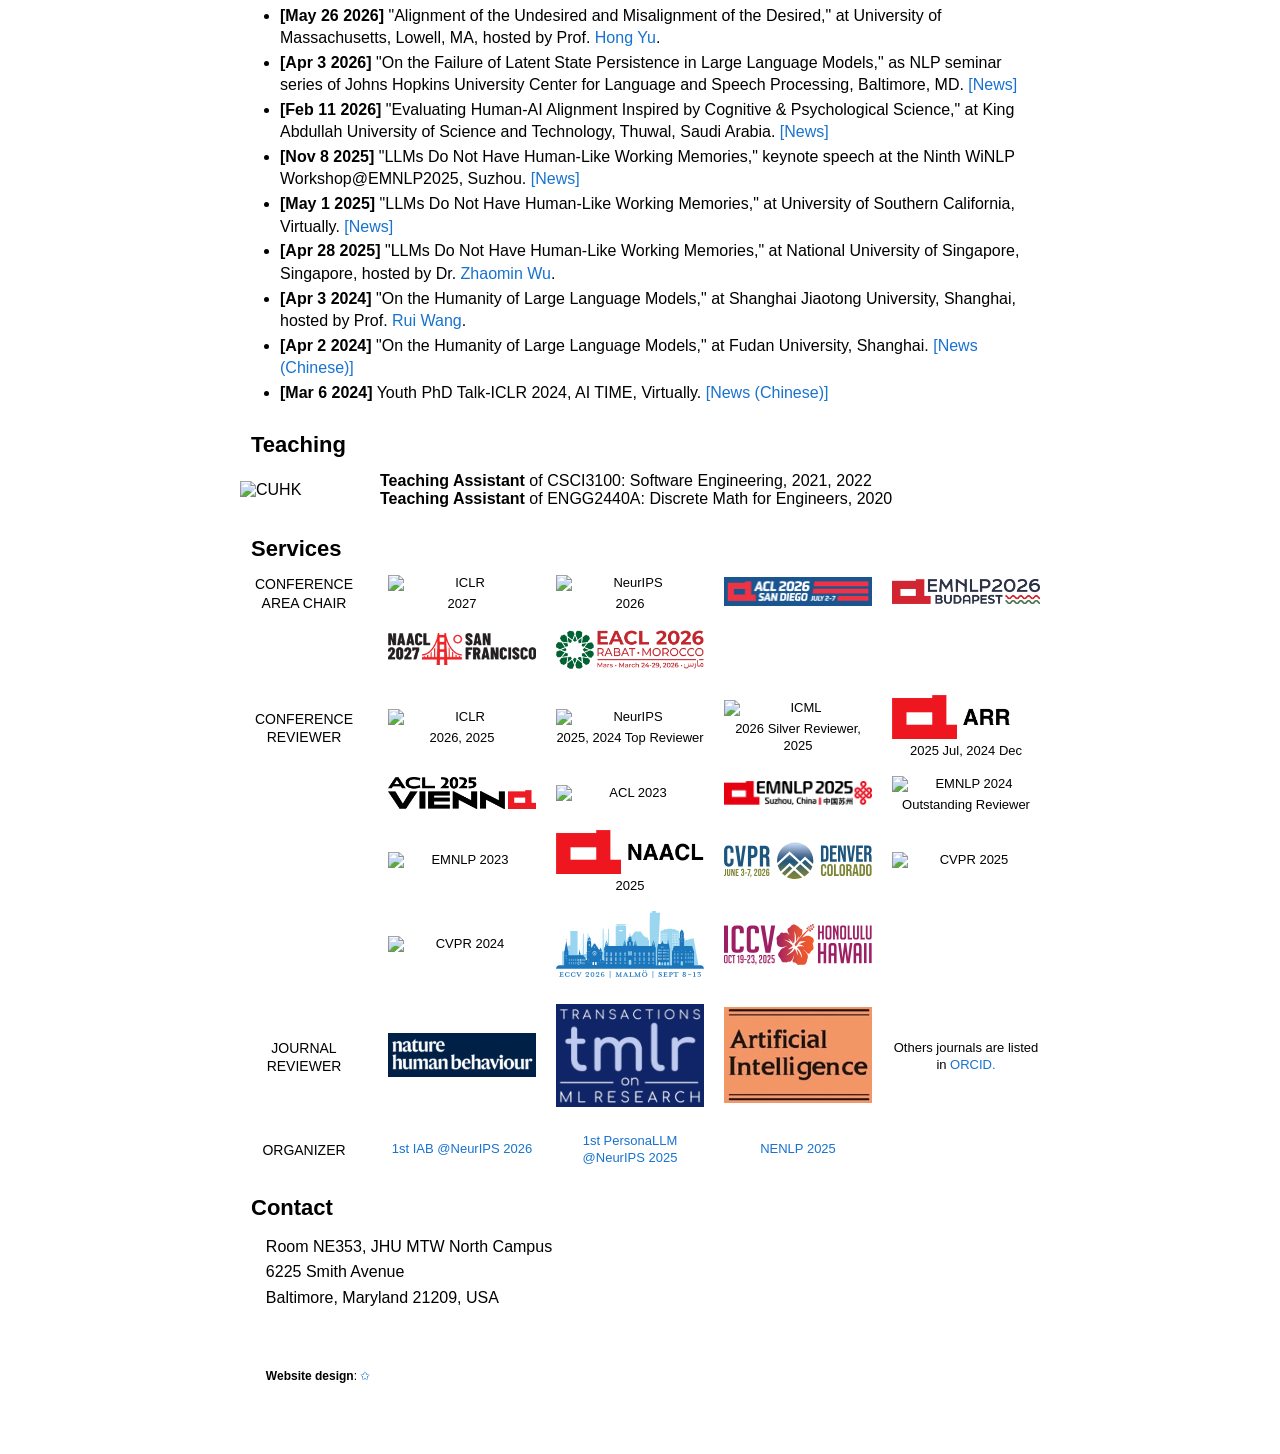
==== commit 5faac9a8: "Oct 7" ====
--- a/index.html
+++ b/index.html
@@ -69,6 +69,7 @@
     </div>
 
     <div class="intro-bio">
+        <p style="font-size: 18px;"> <b>I am on the job market for tenure-track faculty positions starting 2027</b></p>
         <p> I am a Postdoc in the Center for Language and Speech Processing (<a href='https://www.clsp.jhu.edu/'><strong>CLSP</strong></a>) at Johns Hopkins University (<a href='https://www.jhu.edu/'><strong>JHU</strong></a>), working with Prof. <a href='https://www.cs.jhu.edu/~mdredze/'>Mark Dredze</a> (Director, JHU DSAI Institute). I also work closely with Prof. <a href='https://maartensap.com/index.html'>Maarten Sap</a> at <a href='https://www.lti.cs.cmu.edu/'><strong>CMU LTI</strong></a>.</p>
         <p> I obtained my Ph.D. in Computer Science and Engineering at the Chinese University of Hong Kong (<a href='https://www.cuhk.edu.hk/english/index.html'><strong>CUHK</strong></a>) in 2024, advised by Prof. <a href='https://www.cse.cuhk.edu.hk/lyu/home'>Michael R. Lyu</a> (IEEE Life Fellow, ACM Fellow, AAAS Fellow).</p>
         <p> I obtained my B.Sc. in Computer Science at Peking University (<a href='https://english.pku.edu.cn/'><strong>PKU</strong></a>) in 2019. I was a student in <a href='https://yuanpei.pku.edu.cn/en/'><strong>Yuanpei College</strong></a>, where students can choose any majors and take any courses from the entire university. This chance made me able to enjoy the knowledge in not only computer science, but also psychology, sociology, economics, and philosophy, motivating my research shown below.</p>
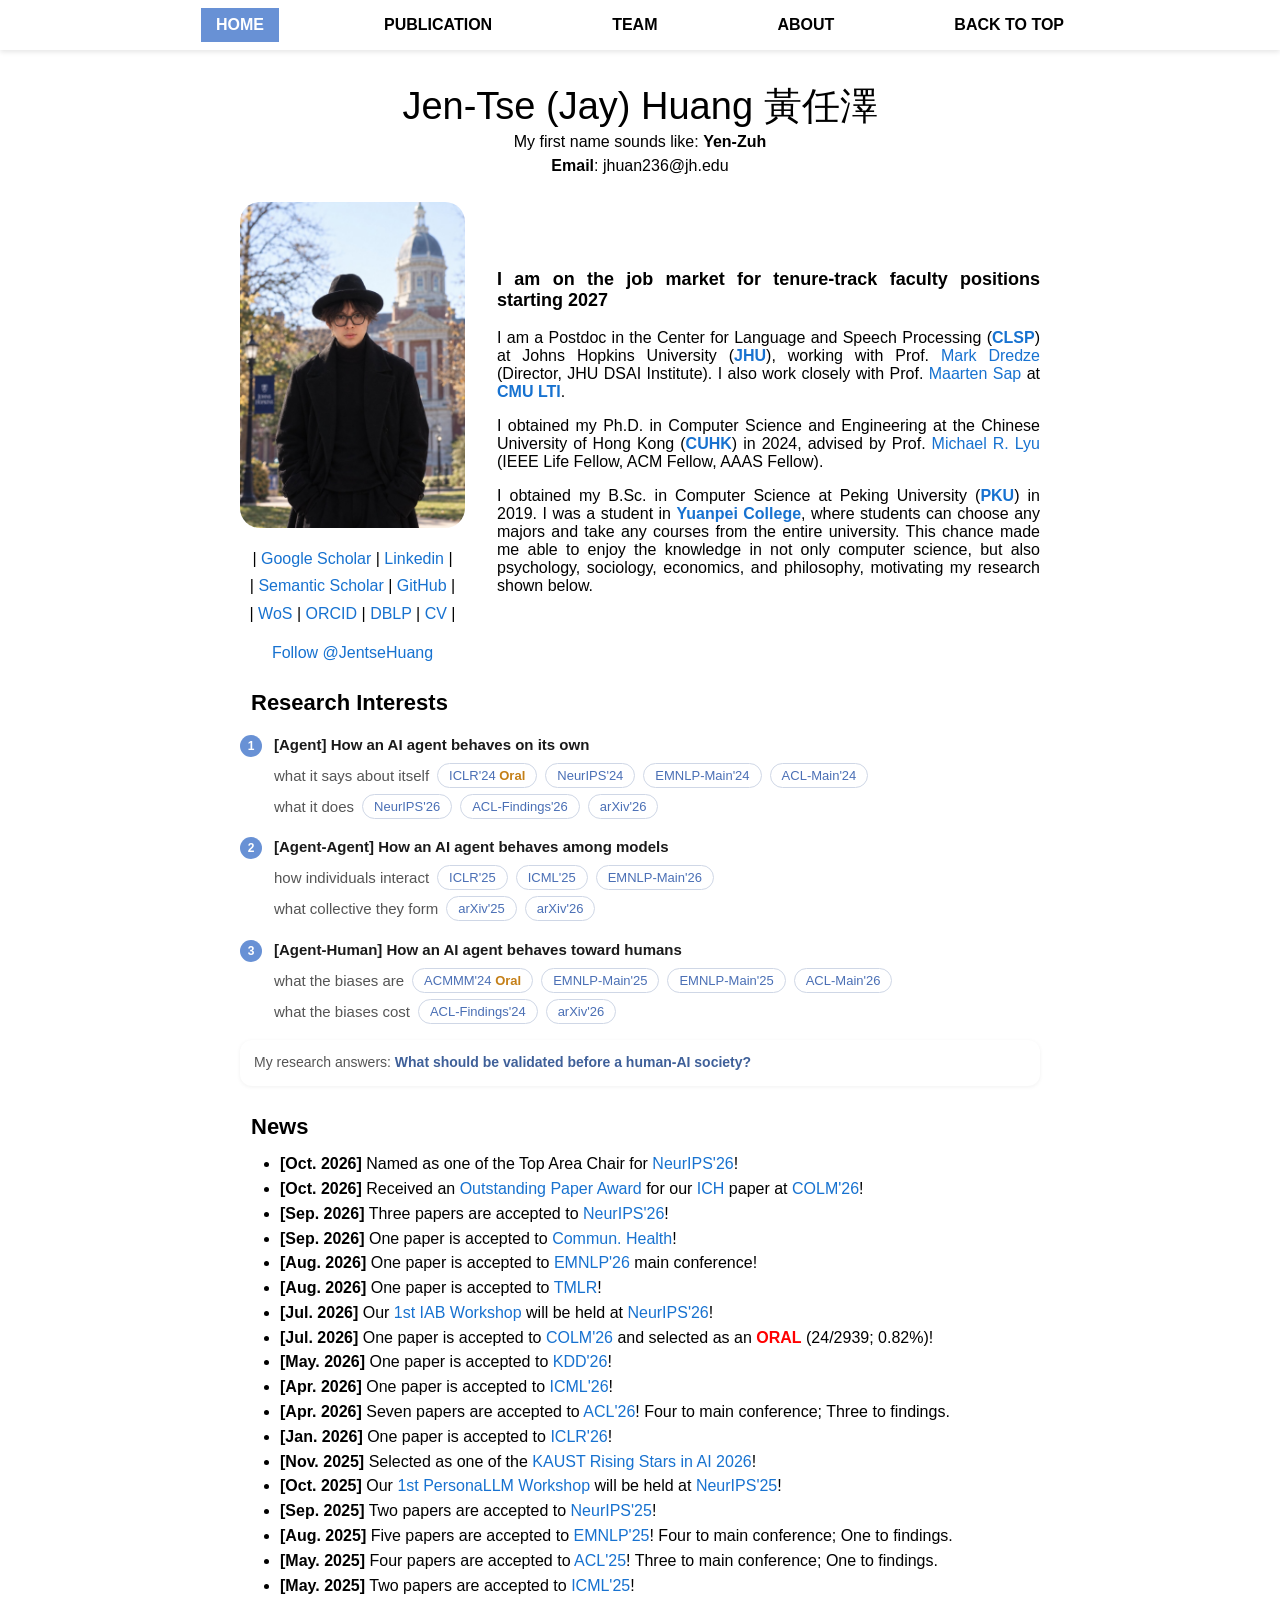
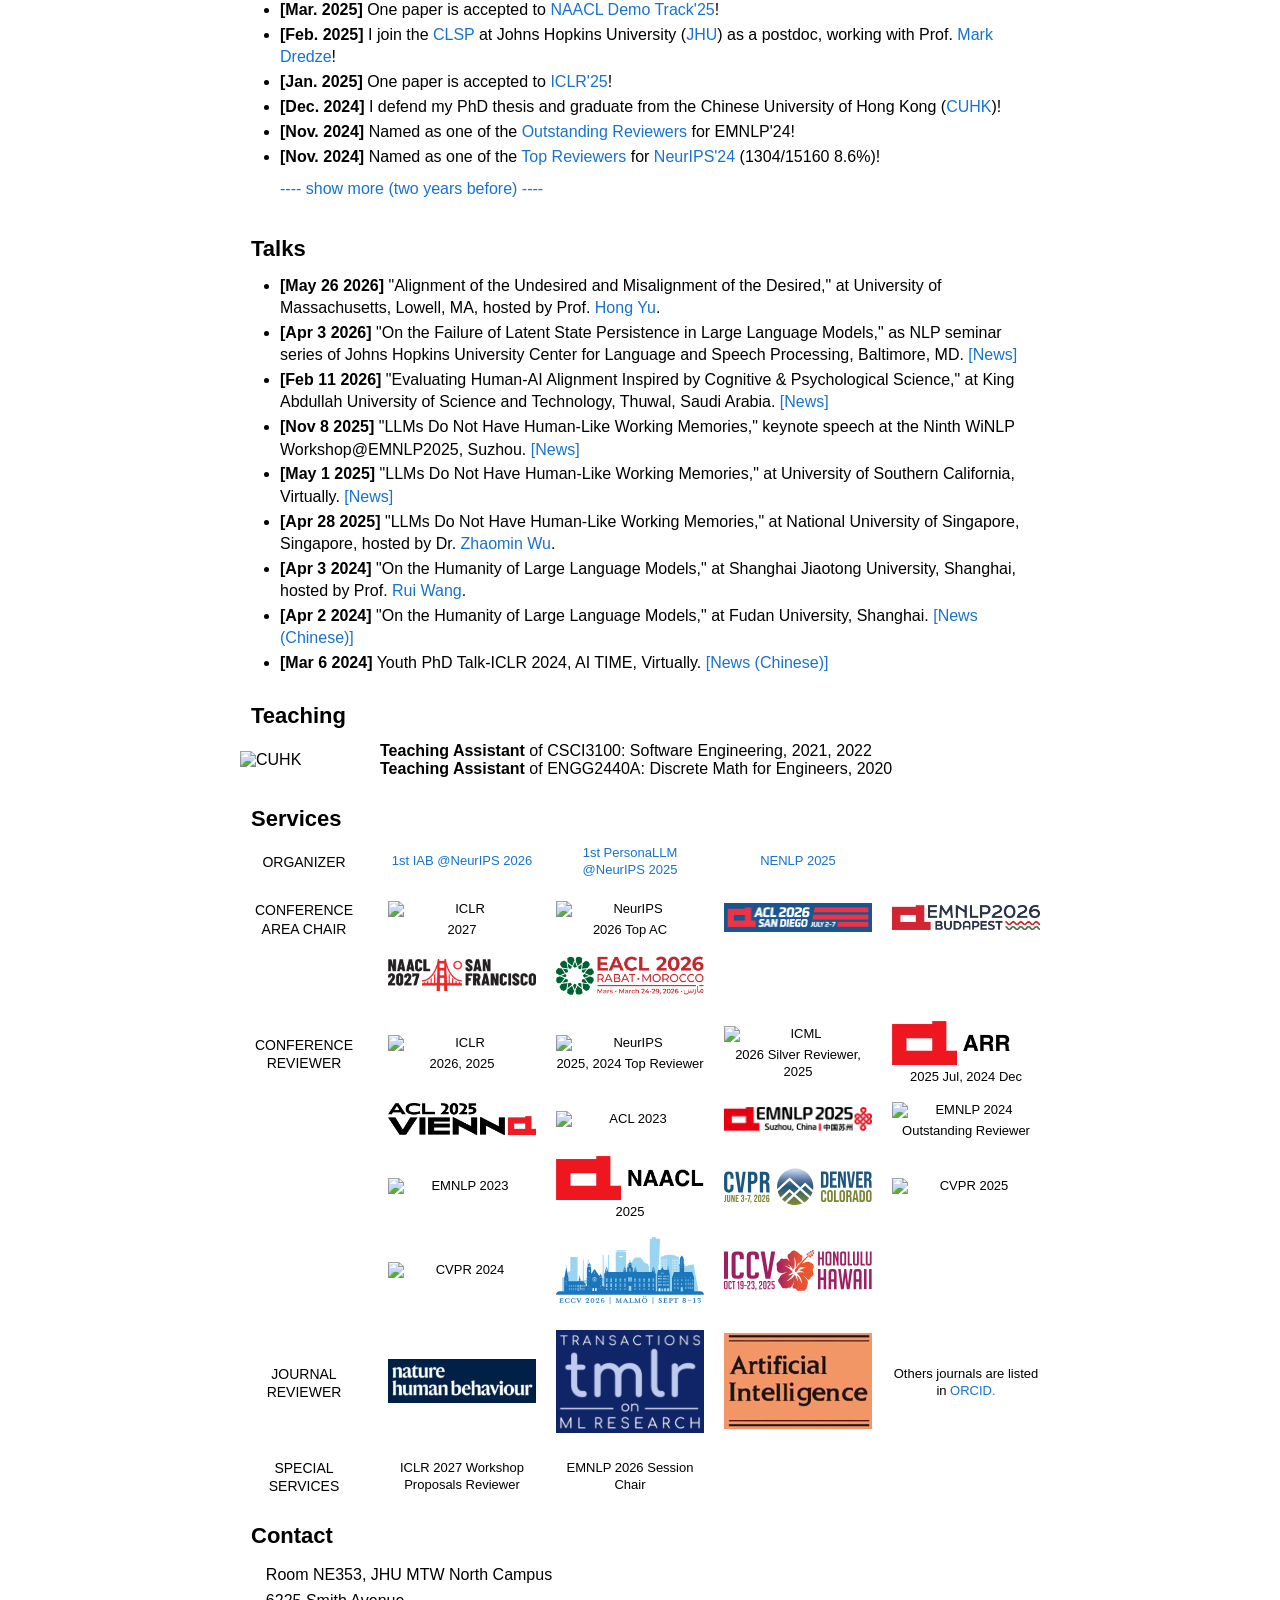
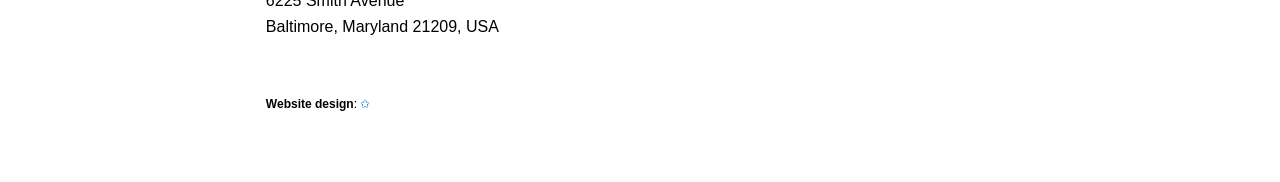
==== commit e39f2a71: "Oct 18" ====
--- a/index.html
+++ b/index.html
@@ -149,6 +149,7 @@
 <section class="block">
     <h2 class="section-title">News</h2>
     <ul class="news-list">
+        <li> <b>[Oct. 2026]</b> Named as one of the Top Area Chair for <a href='https://neurips.cc/Conferences/2026'>NeurIPS'26</a>! </li>
         <li> <b>[Oct. 2026]</b> Received an <a href='https://x.com/COLM_conf/status/2107502599893352517'>Outstanding Paper Award</a> for our <a href='https://openreview.net/forum?id=wjTjjHstuY'>ICH</a> paper at <a href='https://colmweb.org/2026/'>COLM'26</a>! </li>
         <li> <b>[Sep. 2026]</b> Three papers are accepted to <a href='https://neurips.cc/Conferences/2026'>NeurIPS'26</a>! </li>
         <li> <b>[Sep. 2026]</b> One paper is accepted to <a href='https://www.nature.com/commshealth/'>Commun. Health</a>! </li>
@@ -163,9 +164,6 @@
         <li> <b>[Nov. 2025]</b> Selected as one of the <a href='https://www.kaust.edu.sa/events/rsais26/'>KAUST Rising Stars in AI 2026</a>! </li>
         <li> <b>[Oct. 2025]</b> Our <a href="https://personallmworkshop.github.io/">1st PersonaLLM Workshop</a> will be held at <a href='https://neurips.cc/Conferences/2025'>NeurIPS'25</a>! </li>
         <li> <b>[Sep. 2025]</b> Two papers are accepted to <a href='https://neurips.cc/Conferences/2025'>NeurIPS'25</a>! </li>
-    </ul>
-    <a class="news-more" href="javascript:toggleblock(&#39;old_news&#39;)">---- show more (one year before) ----</a>
-    <ul class="news-list" id="old_news" style="display: none;">
         <li> <b>[Aug. 2025]</b> Five papers are accepted to <a href='https://2025.emnlp.org/'>EMNLP'25</a>! Four to main conference; One to findings. </li>
         <li> <b>[May. 2025]</b> Four papers are accepted to <a href='https://2025.aclweb.org/'>ACL'25</a>! Three to main conference; One to findings. </li>
         <li> <b>[May. 2025]</b> Two papers are accepted to <a href='https://icml.cc/Conferences/2025'>ICML'25</a>! </li>
@@ -174,7 +172,10 @@
         <li> <b>[Jan. 2025]</b> One paper is accepted to <a href='https://iclr.cc/Conferences/2025'>ICLR'25</a>! </li>
         <li> <b>[Dec. 2024]</b> I defend my PhD thesis and graduate from the Chinese University of Hong Kong (<a href='https://www.cuhk.edu.hk/english/index.html'>CUHK</a>)! </li>
         <li> <b>[Nov. 2024]</b> Named as one of the <a href='https://x.com/emnlpmeeting/status/1857169065569292540'>Outstanding Reviewers</a> for EMNLP'24! </li>
-        <li> <b>[Nov. 2024]</b> Named as one of the <a href='https://neurips.cc/Conferences/2024/ProgramCommittee#top-reviewers'>Top Reviewers</a> for NeurIPS'24 (1304/15160 8.6%)! </li>
+        <li> <b>[Nov. 2024]</b> Named as one of the <a href='https://neurips.cc/Conferences/2024/ProgramCommittee#top-reviewers'>Top Reviewers</a> for <a href='https://neurips.cc/Conferences/2024'>NeurIPS'24</a> (1304/15160 8.6%)! </li>
+    </ul>
+    <a class="news-more" href="javascript:toggleblock(&#39;old_news&#39;)">---- show more (two years before) ----</a>
+    <ul class="news-list" id="old_news" style="display: none;">
         <li> <b>[Oct. 2024]</b> One paper is accepted to <a href='https://www.sciencedirect.com/journal/neurocomputing'>Neurocomputing</a>! </li>
         <li> <b>[Sep. 2024]</b> One paper is accepted to <a href='https://neurips.cc/Conferences/2024'>NeurIPS'24</a>! </li>
         <li> <b>[Sep. 2024]</b> Three paper is accepted to <a href='https://2024.emnlp.org/'>EMNLP'24</a>! All three to main conference. </li>
@@ -235,9 +236,15 @@
     <h2 class="section-title">Services</h2>
 
     <div class="service-row">
+        <div class="service-label">ORGANIZER</div>
+        <div class="item"><a href="https://iab-agents.github.io/">1st IAB @NeurIPS 2026</a></div>
+        <div class="item"><a href="https://personallmworkshop.github.io/">1st PersonaLLM @NeurIPS 2025</a></div>
+        <div class="item"><a href="https://nenlp.github.io/spr2025/">NENLP 2025</a></div>
+    </div>
+    <div class="service-row">
         <div class="service-label">CONFERENCE<br>AREA CHAIR</div>
         <div class="item"><img src="images/conferences/iclr.svg" alt="ICLR">2027</div>
-        <div class="item"><img src="images/conferences/neurips.svg" alt="NeurIPS">2026</div>
+        <div class="item"><img src="images/conferences/neurips.svg" alt="NeurIPS">2026 Top AC</div>
         <div class="item"><img src="images/conferences/acl2026.png" alt="ACL 2026"></div>
         <div class="item"><img src="images/conferences/emnlp2026.png" alt="EMNLP 2026"></div>
         <div class="item"><img src="images/conferences/naacl2027.png" alt="NAACL 2027"></div>
@@ -269,10 +276,9 @@
         <div class="item">Others journals are listed in <a href="https://orcid.org/0000-0003-3446-0083">ORCID.</a></div>
     </div>
     <div class="service-row">
-        <div class="service-label">ORGANIZER</div>
-        <div class="item"><a href="https://iab-agents.github.io/">1st IAB @NeurIPS 2026</a></div>
-        <div class="item"><a href="https://personallmworkshop.github.io/">1st PersonaLLM @NeurIPS 2025</a></div>
-        <div class="item"><a href="https://nenlp.github.io/spr2025/">NENLP 2025</a></div>
+        <div class="service-label">SPECIAL<br>SERVICES</div>
+        <div class="item">ICLR 2027 Workshop Proposals Reviewer</div>
+        <div class="item">EMNLP 2026 Session Chair</div>
     </div>
 </section>
 
--- a/stylesheet.css
+++ b/stylesheet.css
@@ -404,6 +404,17 @@
 
 .member p { margin: 5px 0; font-size: 15px; }
 
+.subsection-title {
+  font-family: var(--stack);
+  font-size: 17px;
+  font-weight: 600;
+  font-style: italic;
+  color: #000;
+  margin: 1.2em 0 0;
+  padding: 0 0 4px 11px;
+  border-bottom: 1px solid #ddd;
+}
+
 /* ---------- about: travel / photos / anime ---------- */
 
 .travel { line-height: 2.2; }
@@ -499,6 +510,7 @@
 
   .page-title { font-size: 30px; }
   .section-title { font-size: 20px; padding-left: 0; }
+  .subsection-title { padding-left: 0; }
 
   .intro { grid-template-columns: 1fr; gap: 16px; }
   .intro-avatar { max-width: 260px; margin: 0 auto; }
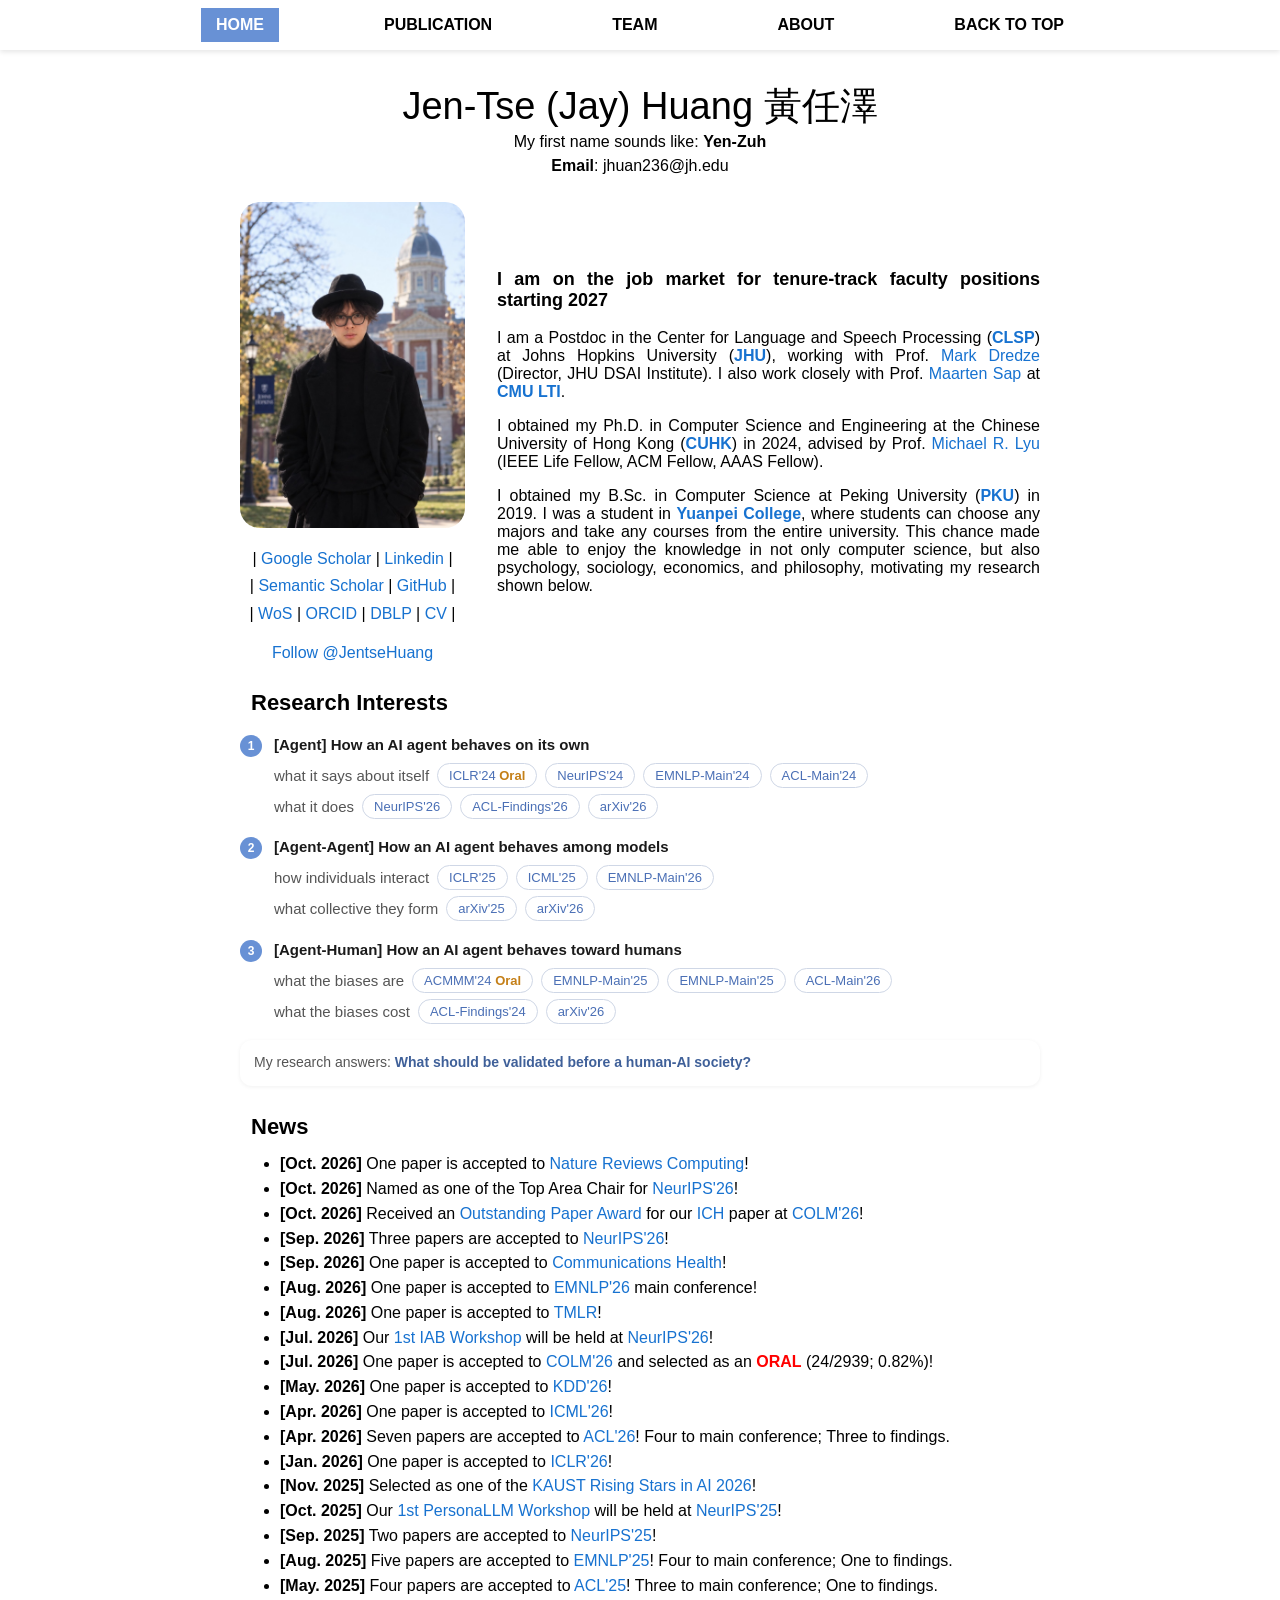
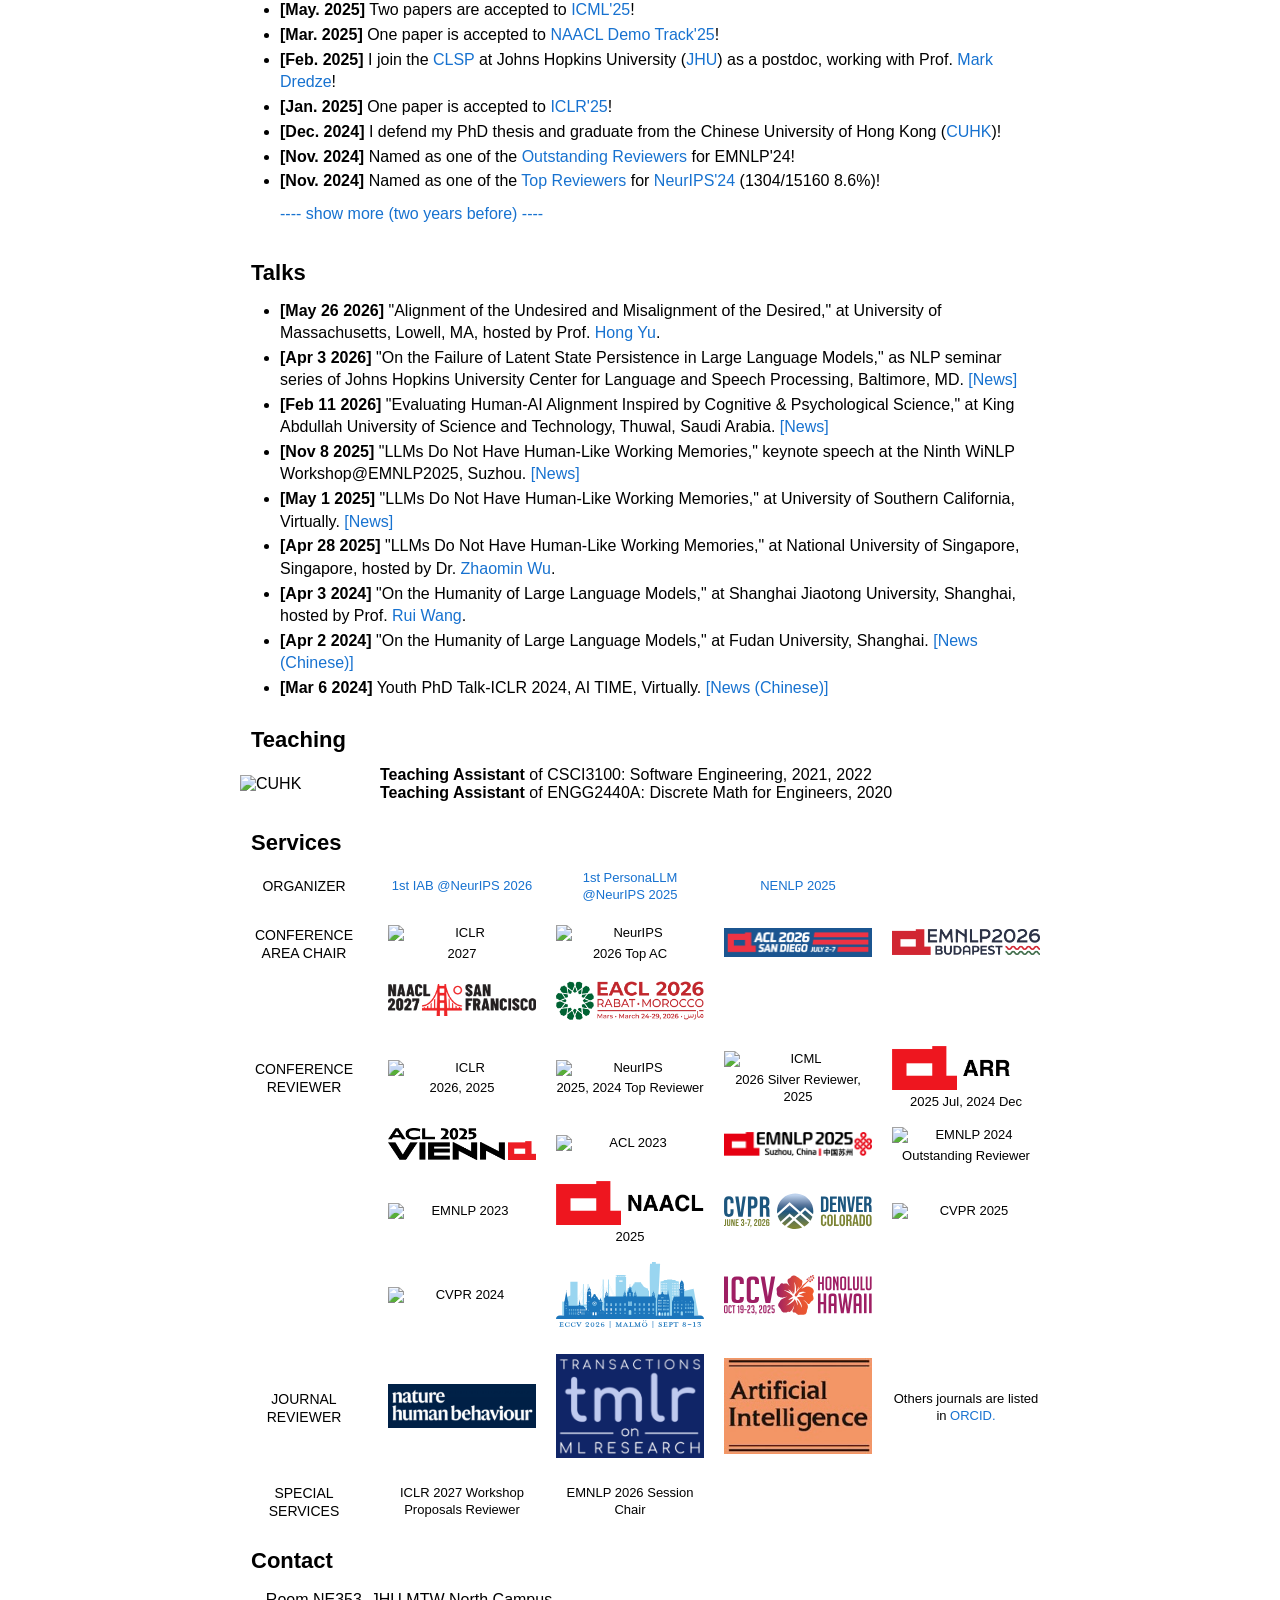
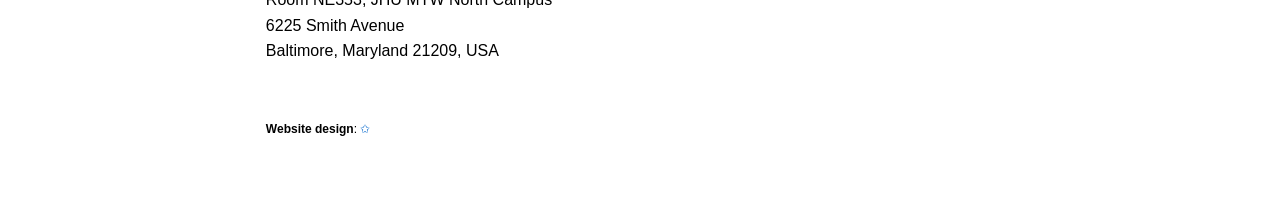
==== commit 6e5c49bf: "Oct 27" ====
--- a/index.html
+++ b/index.html
@@ -149,10 +149,11 @@
 <section class="block">
     <h2 class="section-title">News</h2>
     <ul class="news-list">
+        <li> <b>[Oct. 2026]</b> One paper is accepted to <a href='https://www.nature.com/nrcomput/'>Nature Reviews Computing</a>! </li>
         <li> <b>[Oct. 2026]</b> Named as one of the Top Area Chair for <a href='https://neurips.cc/Conferences/2026'>NeurIPS'26</a>! </li>
         <li> <b>[Oct. 2026]</b> Received an <a href='https://x.com/COLM_conf/status/2107502599893352517'>Outstanding Paper Award</a> for our <a href='https://openreview.net/forum?id=wjTjjHstuY'>ICH</a> paper at <a href='https://colmweb.org/2026/'>COLM'26</a>! </li>
         <li> <b>[Sep. 2026]</b> Three papers are accepted to <a href='https://neurips.cc/Conferences/2026'>NeurIPS'26</a>! </li>
-        <li> <b>[Sep. 2026]</b> One paper is accepted to <a href='https://www.nature.com/commshealth/'>Commun. Health</a>! </li>
+        <li> <b>[Sep. 2026]</b> One paper is accepted to <a href='https://www.nature.com/commshealth/'>Communications Health</a>! </li>
         <li> <b>[Aug. 2026]</b> One paper is accepted to <a href='https://2026.emnlp.org/'>EMNLP'26</a> main conference! </li>
         <li> <b>[Aug. 2026]</b> One paper is accepted to <a href='https://jmlr.org/tmlr/'>TMLR</a>! </li>
         <li> <b>[Jul. 2026]</b> Our <a href="https://iab-agents.github.io/">1st IAB Workshop</a> will be held at <a href='https://neurips.cc/Conferences/2026'>NeurIPS'26</a>! </li>
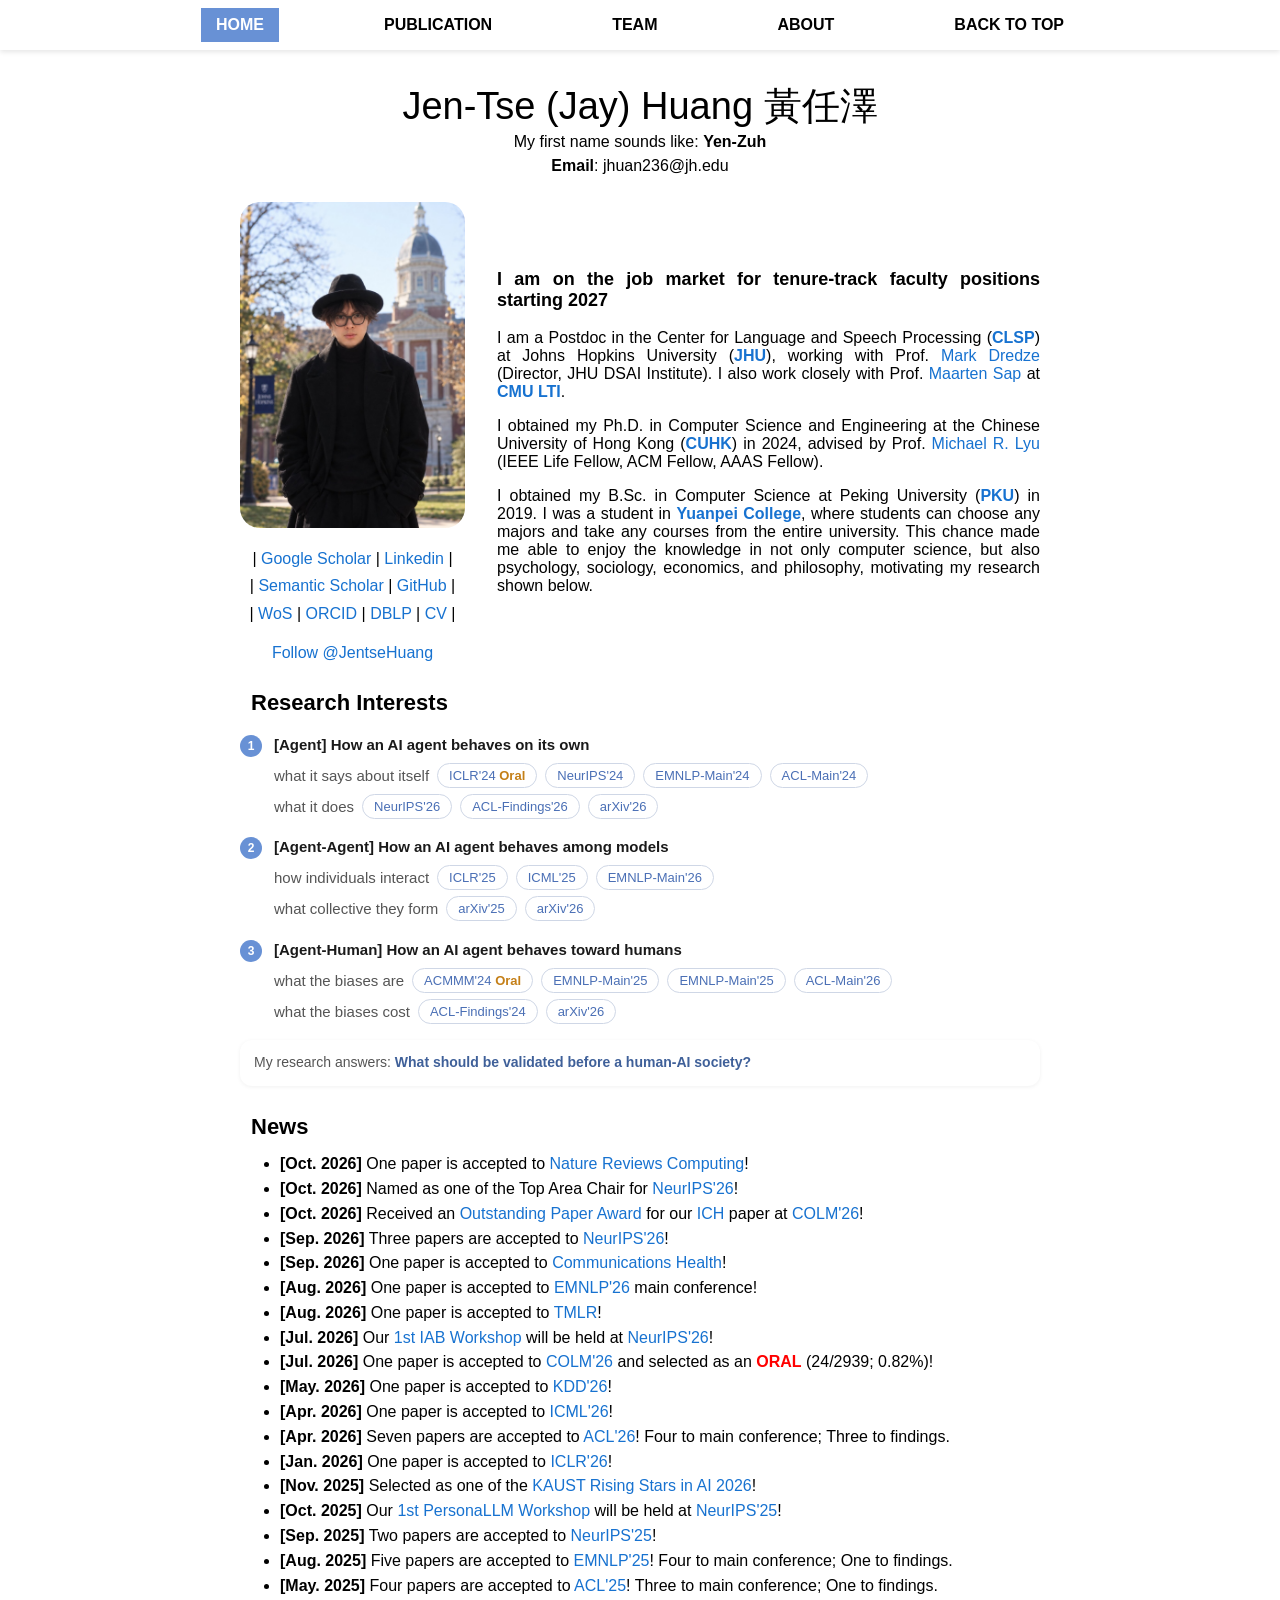
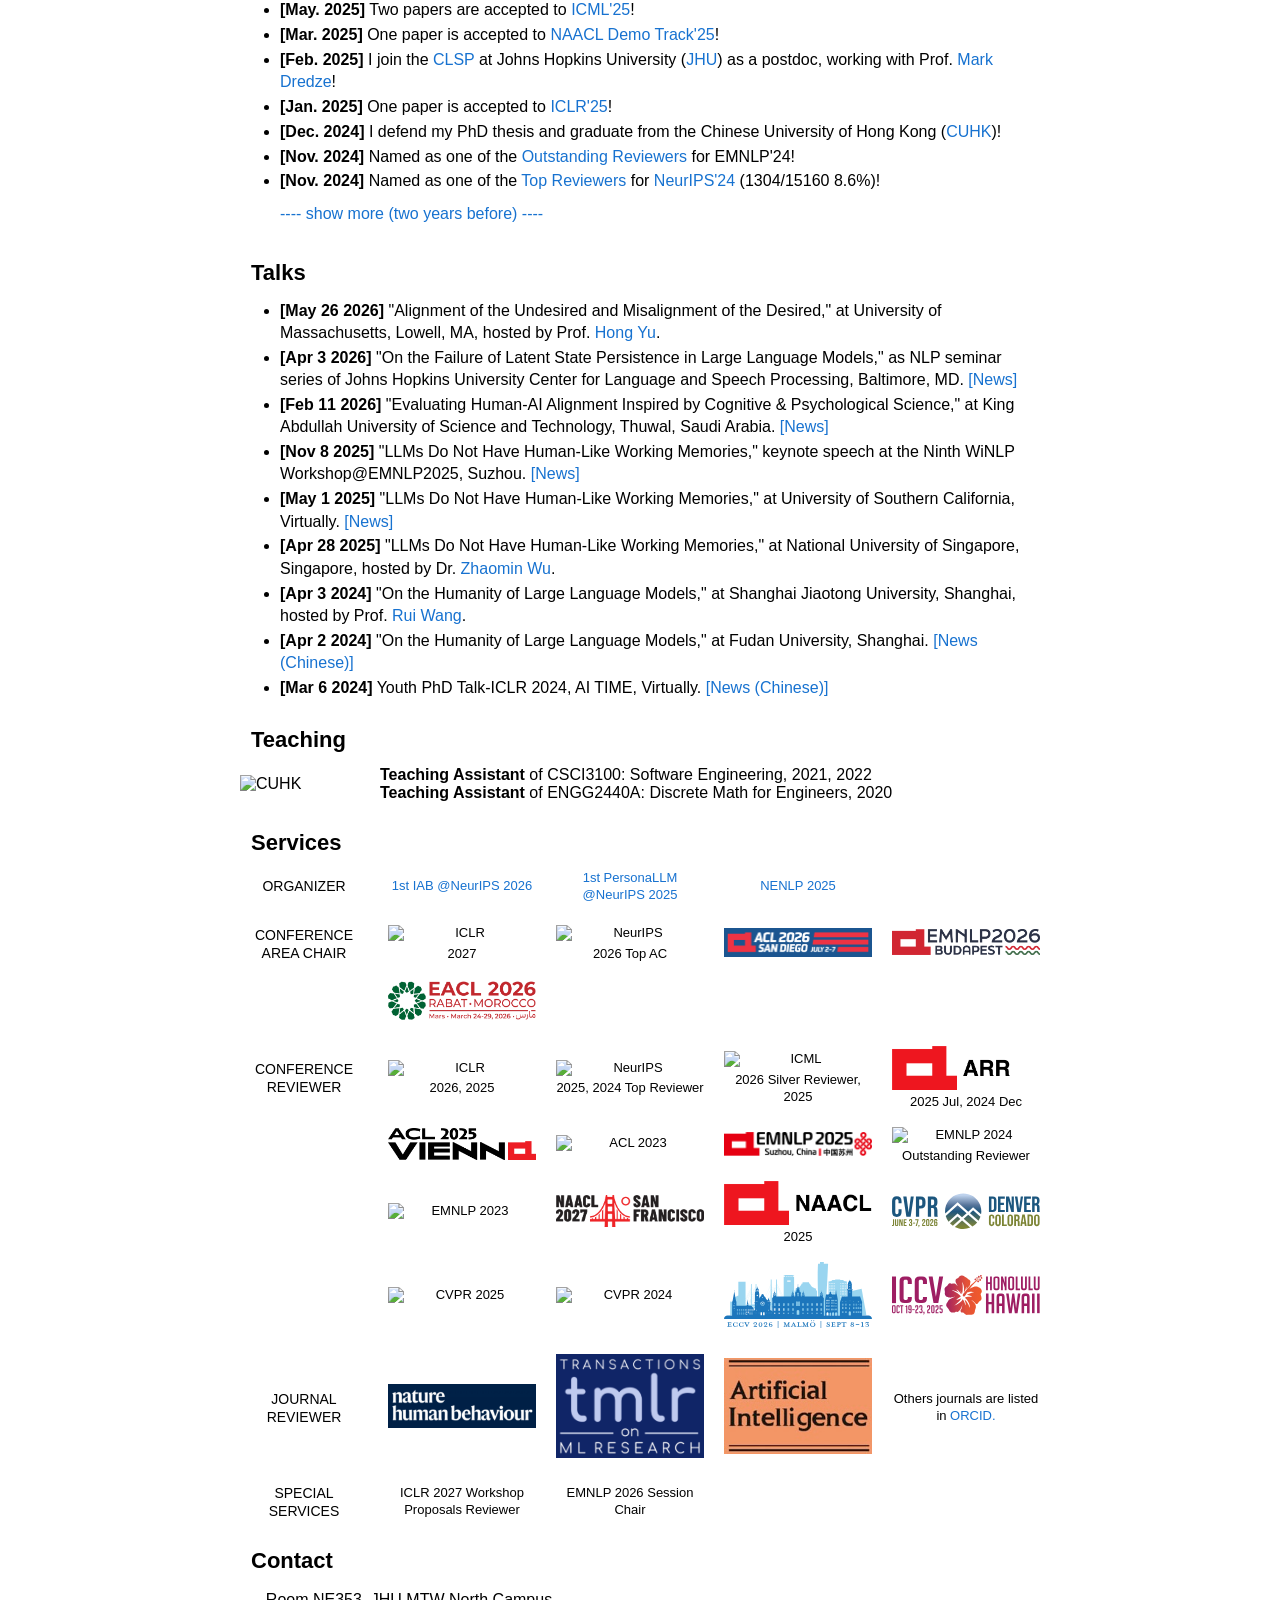
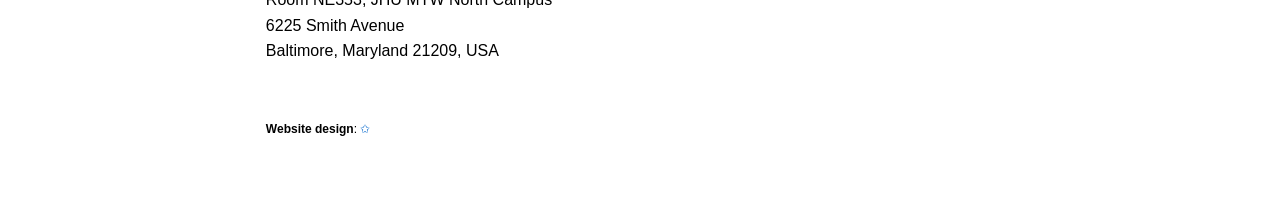
==== commit 59e1c2e4: "Nov 3" ====
--- a/index.html
+++ b/index.html
@@ -209,7 +209,7 @@
         <li> <b>[May 26 2026]</b> "Alignment of the Undesired and Misalignment of the Desired," at University of Massachusetts, Lowell, MA, hosted by Prof. <a href='https://www.uml.edu/research/chords/faculty/yu-hong.aspx'>Hong Yu</a>. </li>
         <li> <b>[Apr 3 2026]</b> "On the Failure of Latent State Persistence in Large Language Models," as NLP seminar series of Johns Hopkins University Center for Language and Speech Processing, Baltimore, MD. <a href='https://www.clsp.jhu.edu/events/topic-1-on-the-failure-of-latent-state-persistence-in-large-language-models-jay-huang-friday-april-3-2026/?instance_id=3675'>[News]</a> </li>
         <li> <b>[Feb 11 2026]</b> "Evaluating Human-AI Alignment Inspired by Cognitive & Psychological Science," at King Abdullah University of Science and Technology, Thuwal, Saudi Arabia. <a href='https://www.kaust.edu.sa/events/rsais26/'>[News]</a> </li>
-        <li> <b>[Nov 8 2025]</b> "LLMs Do Not Have Human-Like Working Memories," keynote speech at the Ninth WiNLP Workshop@EMNLP2025, Suzhou. <a href='https://winlp-workshop.github.io/'>[News]</a> </li>
+        <li> <b>[Nov 8 2025]</b> "LLMs Do Not Have Human-Like Working Memories," keynote speech at the Ninth WiNLP Workshop@EMNLP2025, Suzhou. <a href='https://winlp-workshop.github.io/events/winlp-2025/call-for-papers/'>[News]</a> </li>
         <li> <b>[May 1 2025]</b> "LLMs Do Not Have Human-Like Working Memories," at University of Southern California, Virtually. <a href='https://www.isi.edu/events/5719/llms-do-not-have-human-like-working-memories/'>[News]</a> </li>
         <li> <b>[Apr 28 2025]</b> "LLMs Do Not Have Human-Like Working Memories," at National University of Singapore, Singapore, hosted by Dr. <a href='https://www.zhaominwu.com/'>Zhaomin Wu</a>. </li>
         <li> <b>[Apr 3 2024]</b> "On the Humanity of Large Language Models," at Shanghai Jiaotong University, Shanghai, hosted by Prof. <a href='https://wangruinlp.github.io/'>Rui Wang</a>. </li>
@@ -248,7 +248,6 @@
         <div class="item"><img src="images/conferences/neurips.svg" alt="NeurIPS">2026 Top AC</div>
         <div class="item"><img src="images/conferences/acl2026.png" alt="ACL 2026"></div>
         <div class="item"><img src="images/conferences/emnlp2026.png" alt="EMNLP 2026"></div>
-        <div class="item"><img src="images/conferences/naacl2027.png" alt="NAACL 2027"></div>
         <div class="item"><img src="images/conferences/eacl2026.png" alt="EACL 2026"></div>
     </div>
     <div class="service-row">
@@ -262,6 +261,7 @@
         <div class="item"><img src="images/conferences/emnlp2025.png" alt="EMNLP 2025"></div>
         <div class="item"><img src="images/conferences/emnlp2024.png" alt="EMNLP 2024">Outstanding Reviewer</div>
         <div class="item"><img src="images/conferences/emnlp2023.png" alt="EMNLP 2023"></div>
+        <div class="item"><img src="images/conferences/naacl2027.png" alt="NAACL 2027"></div>
         <div class="item"><img src="images/conferences/naacl.png" alt="NAACL">2025</div>
         <div class="item"><img src="images/conferences/cvpr2026.svg" alt="CVPR 2026"></div>
         <div class="item"><img src="images/conferences/cvpr2025.svg" alt="CVPR 2025"></div>
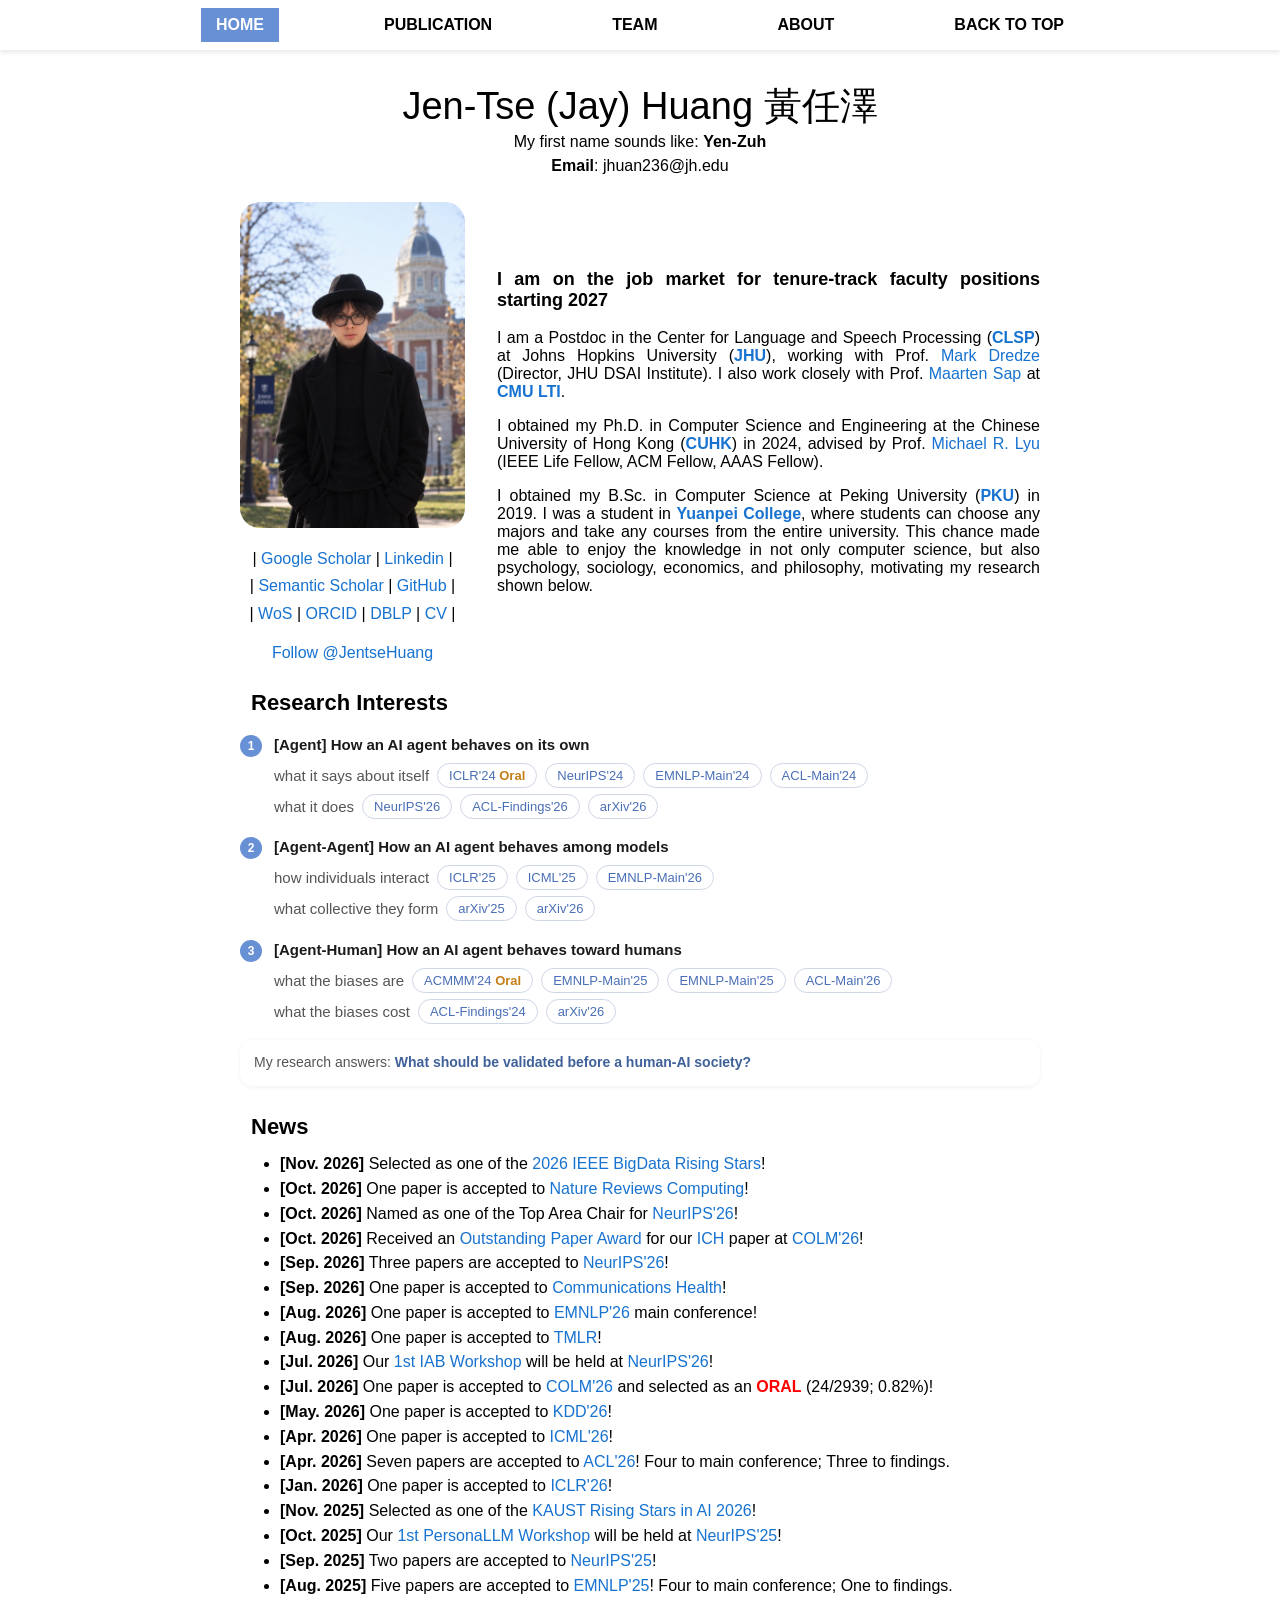
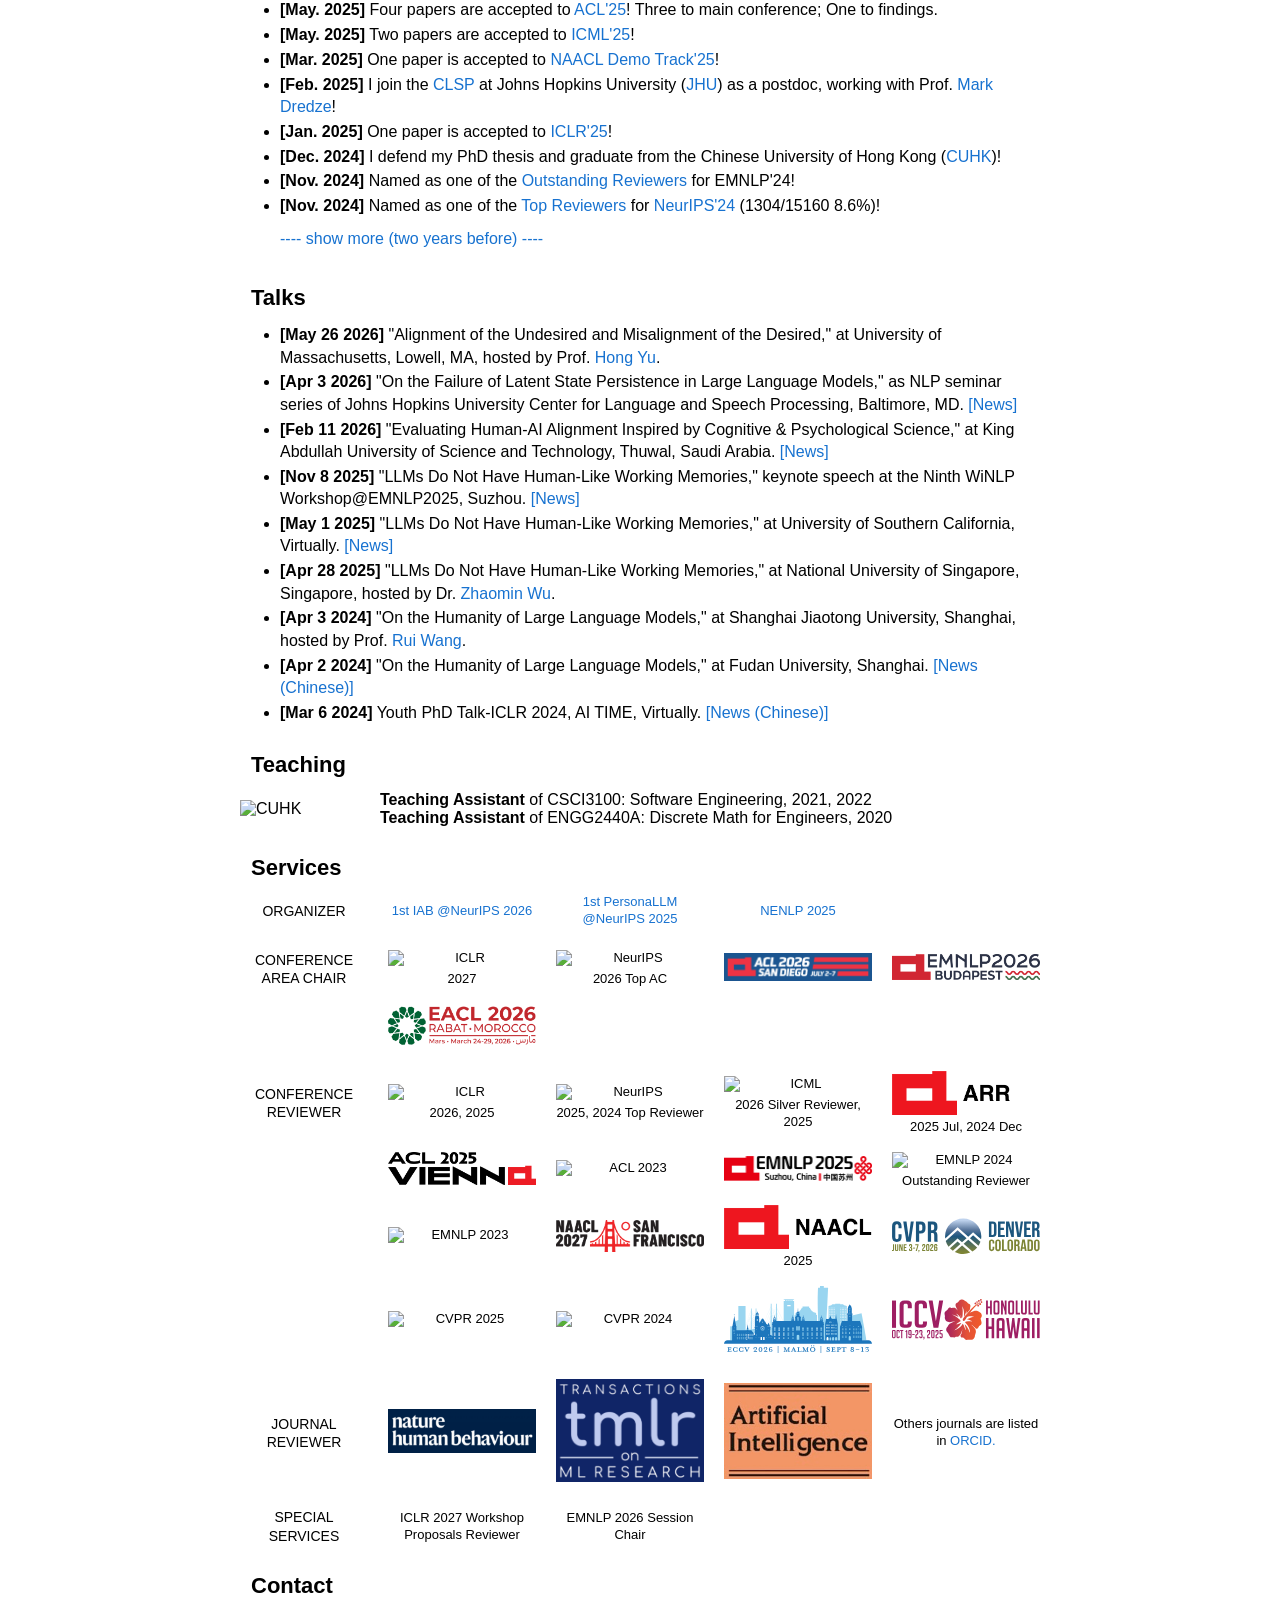
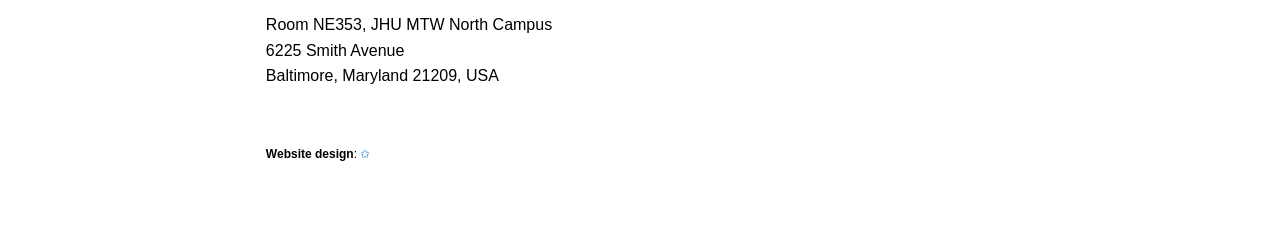
==== commit 06df9480: "Nov 9" ====
--- a/index.html
+++ b/index.html
@@ -149,6 +149,7 @@
 <section class="block">
     <h2 class="section-title">News</h2>
     <ul class="news-list">
+        <li> <b>[Nov. 2026]</b> Selected as one of the <a href='https://bigdataieee.org/BigData2026/calls/future-faculty-highlights/'>2026 IEEE BigData Rising Stars</a>! </li>
         <li> <b>[Oct. 2026]</b> One paper is accepted to <a href='https://www.nature.com/nrcomput/'>Nature Reviews Computing</a>! </li>
         <li> <b>[Oct. 2026]</b> Named as one of the Top Area Chair for <a href='https://neurips.cc/Conferences/2026'>NeurIPS'26</a>! </li>
         <li> <b>[Oct. 2026]</b> Received an <a href='https://x.com/COLM_conf/status/2107502599893352517'>Outstanding Paper Award</a> for our <a href='https://openreview.net/forum?id=wjTjjHstuY'>ICH</a> paper at <a href='https://colmweb.org/2026/'>COLM'26</a>! </li>
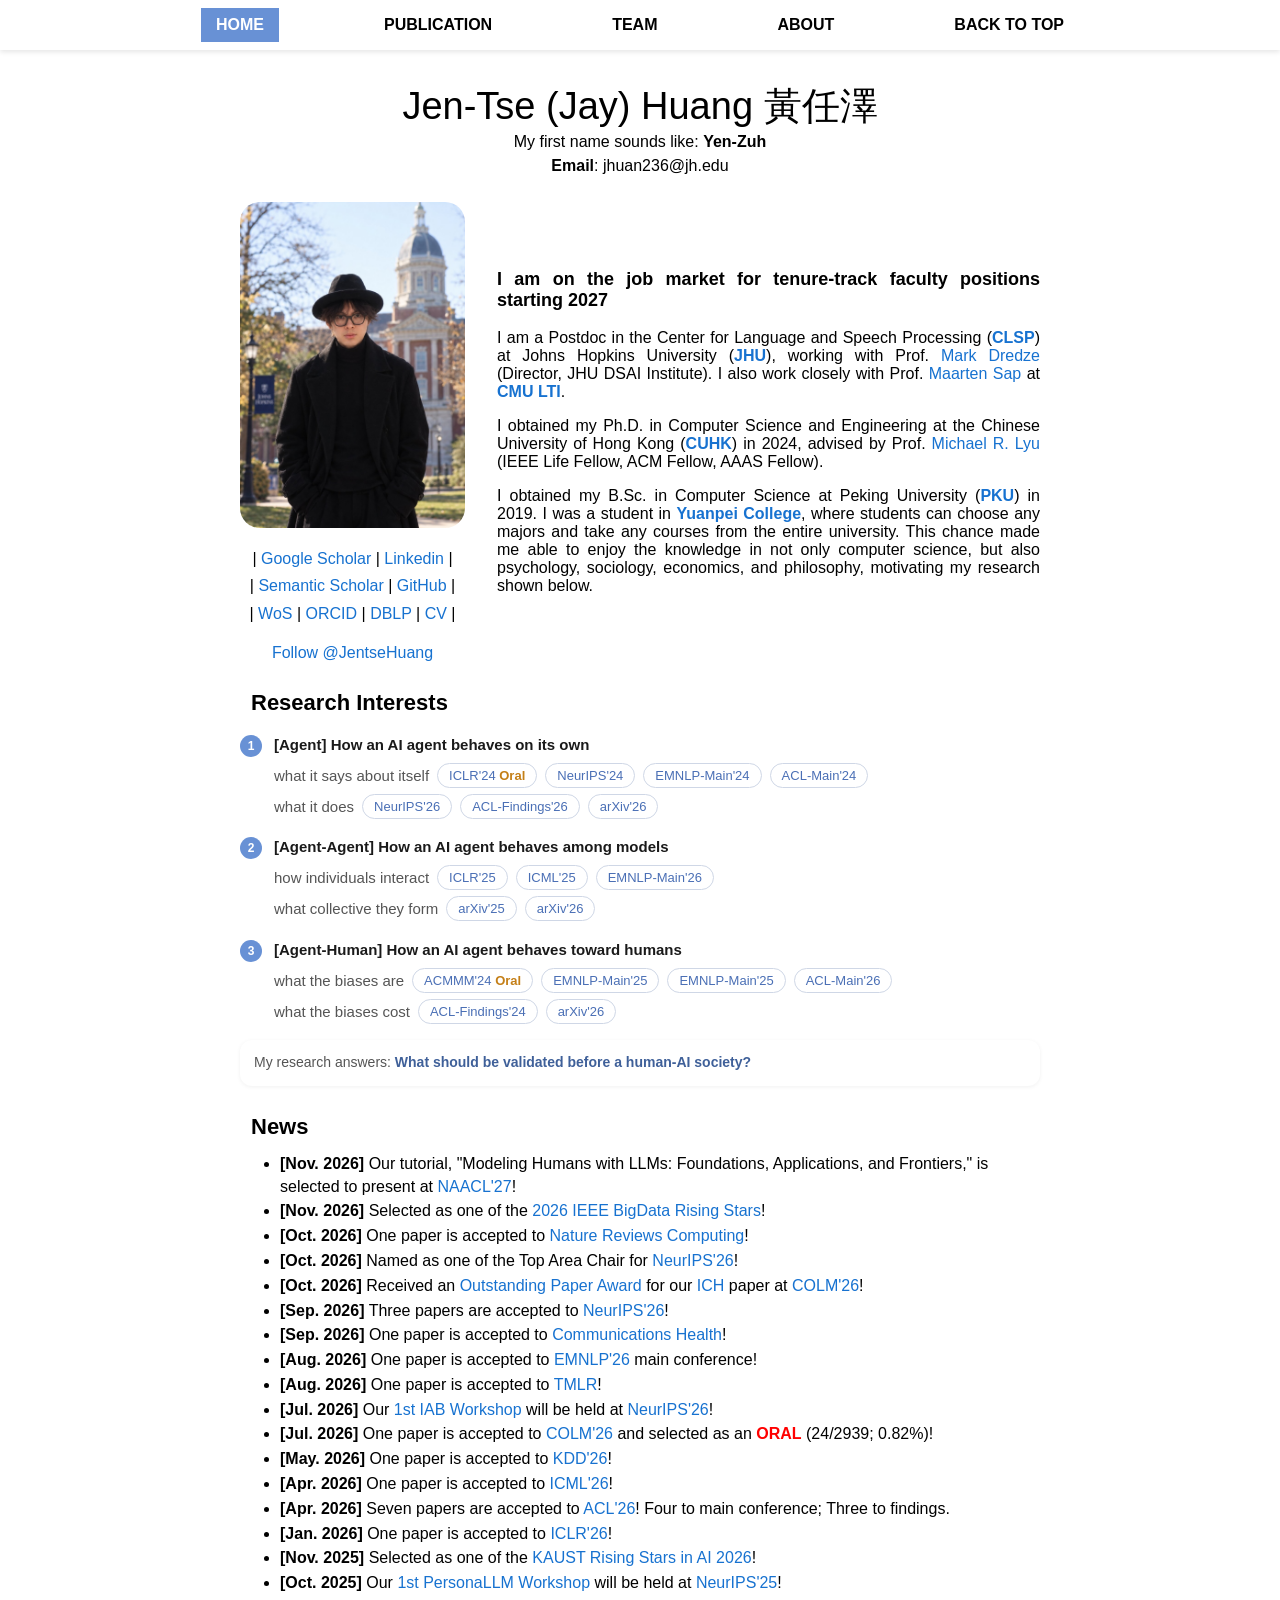
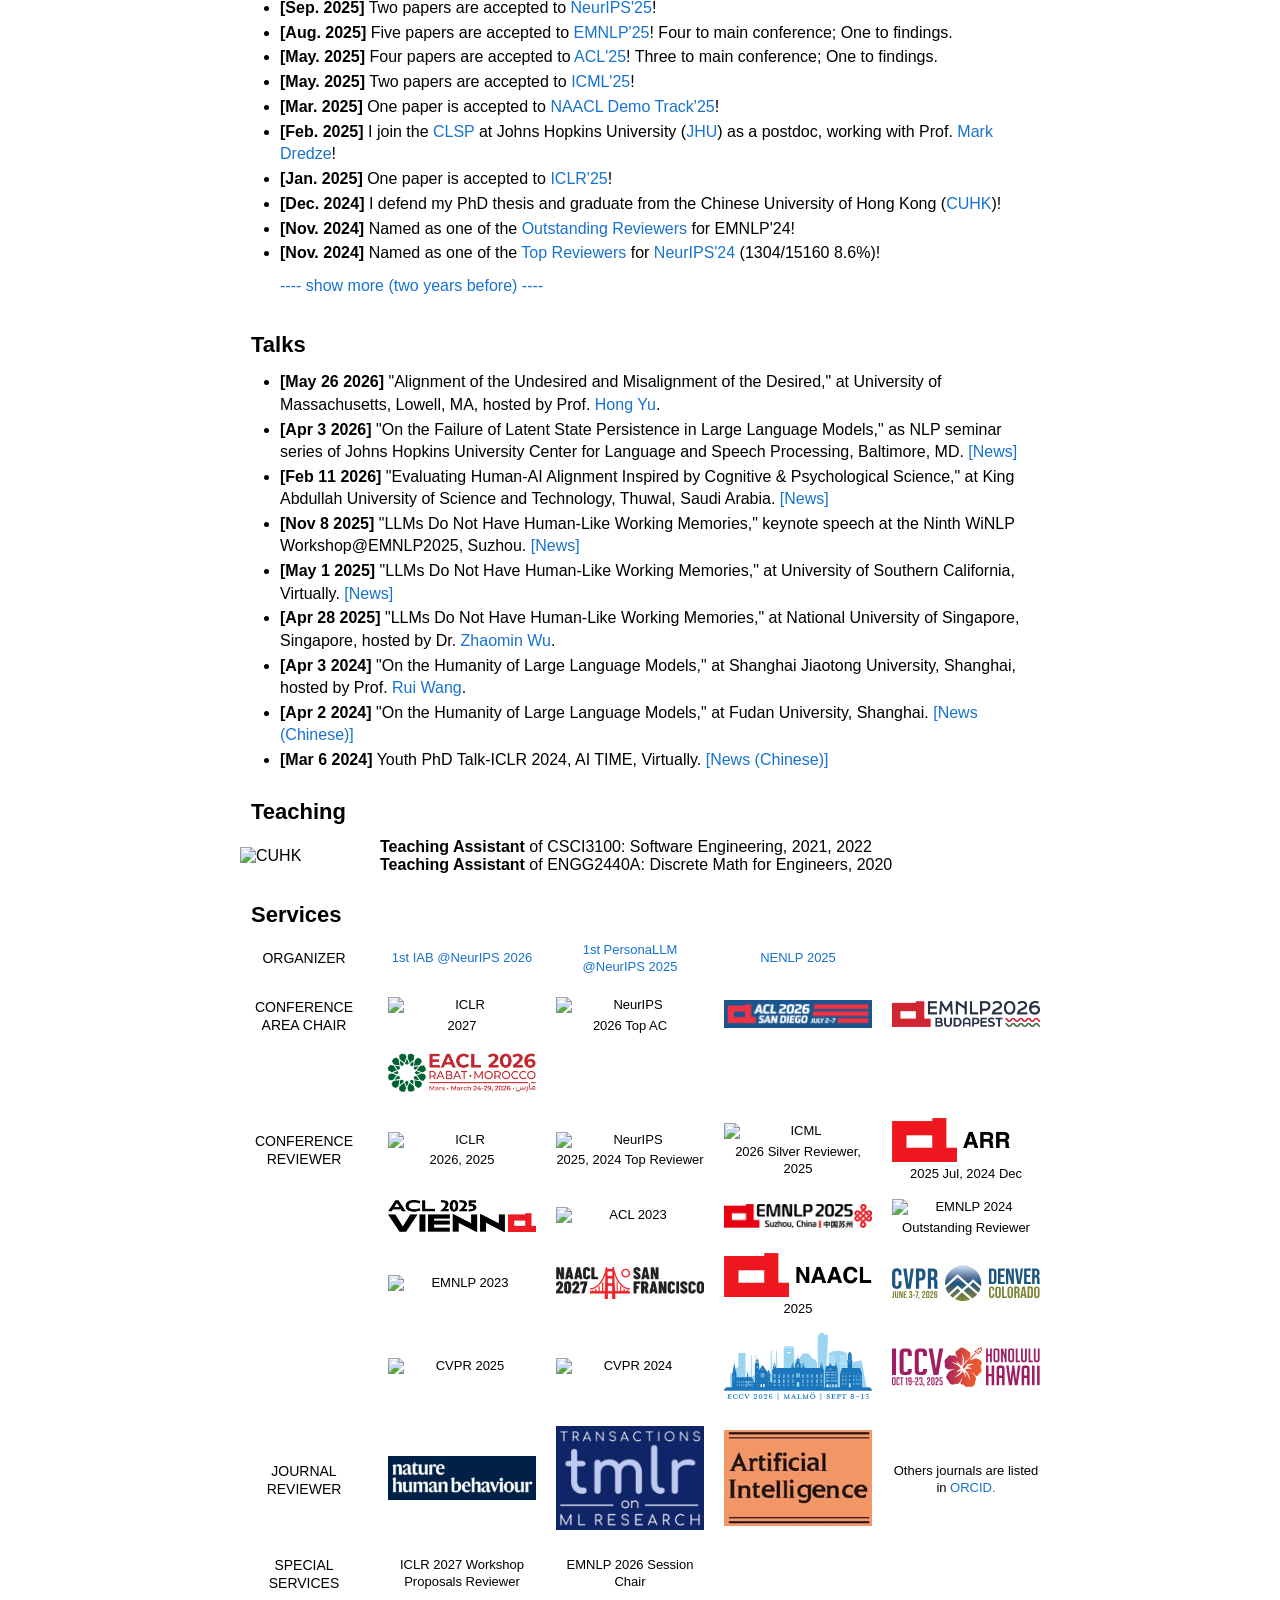
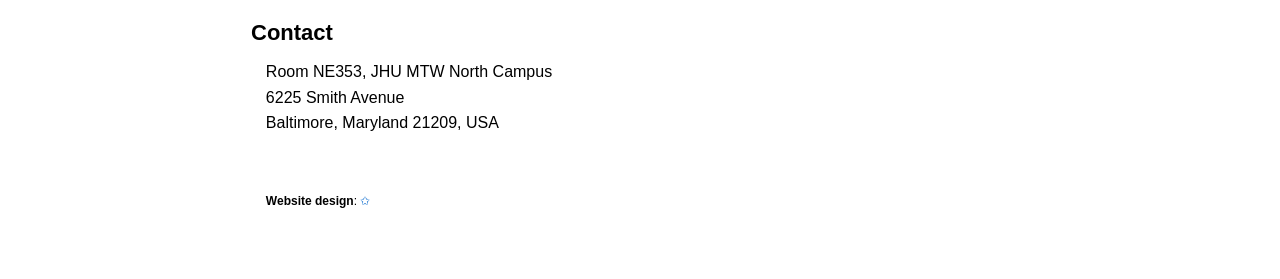
==== commit 74c3c7d2: "Nov 24" ====
--- a/index.html
+++ b/index.html
@@ -149,6 +149,7 @@
 <section class="block">
     <h2 class="section-title">News</h2>
     <ul class="news-list">
+        <li> <b>[Nov. 2026]</b> Our tutorial, "Modeling Humans with LLMs: Foundations, Applications, and Frontiers," is selected to present at <a href='https://2027.naacl.org/'>NAACL'27</a>! </li>
         <li> <b>[Nov. 2026]</b> Selected as one of the <a href='https://bigdataieee.org/BigData2026/calls/future-faculty-highlights/'>2026 IEEE BigData Rising Stars</a>! </li>
         <li> <b>[Oct. 2026]</b> One paper is accepted to <a href='https://www.nature.com/nrcomput/'>Nature Reviews Computing</a>! </li>
         <li> <b>[Oct. 2026]</b> Named as one of the Top Area Chair for <a href='https://neurips.cc/Conferences/2026'>NeurIPS'26</a>! </li>
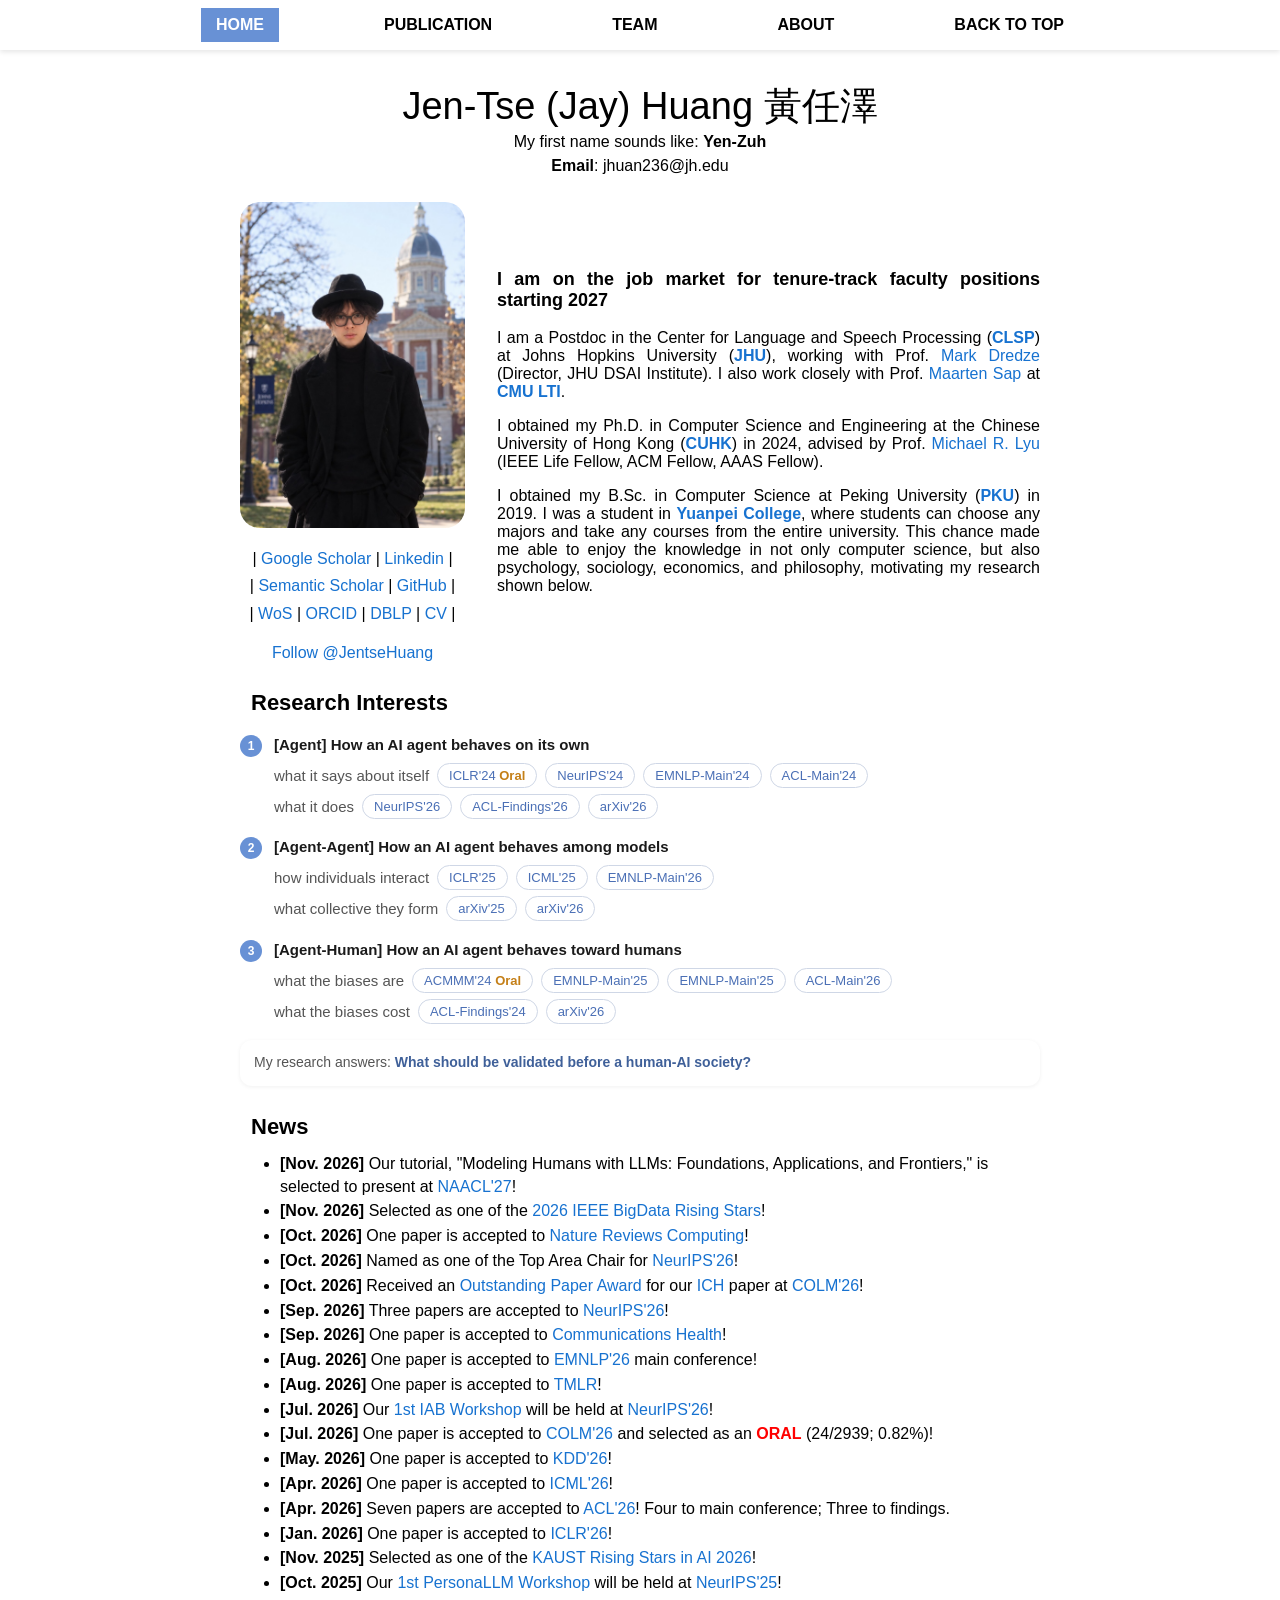
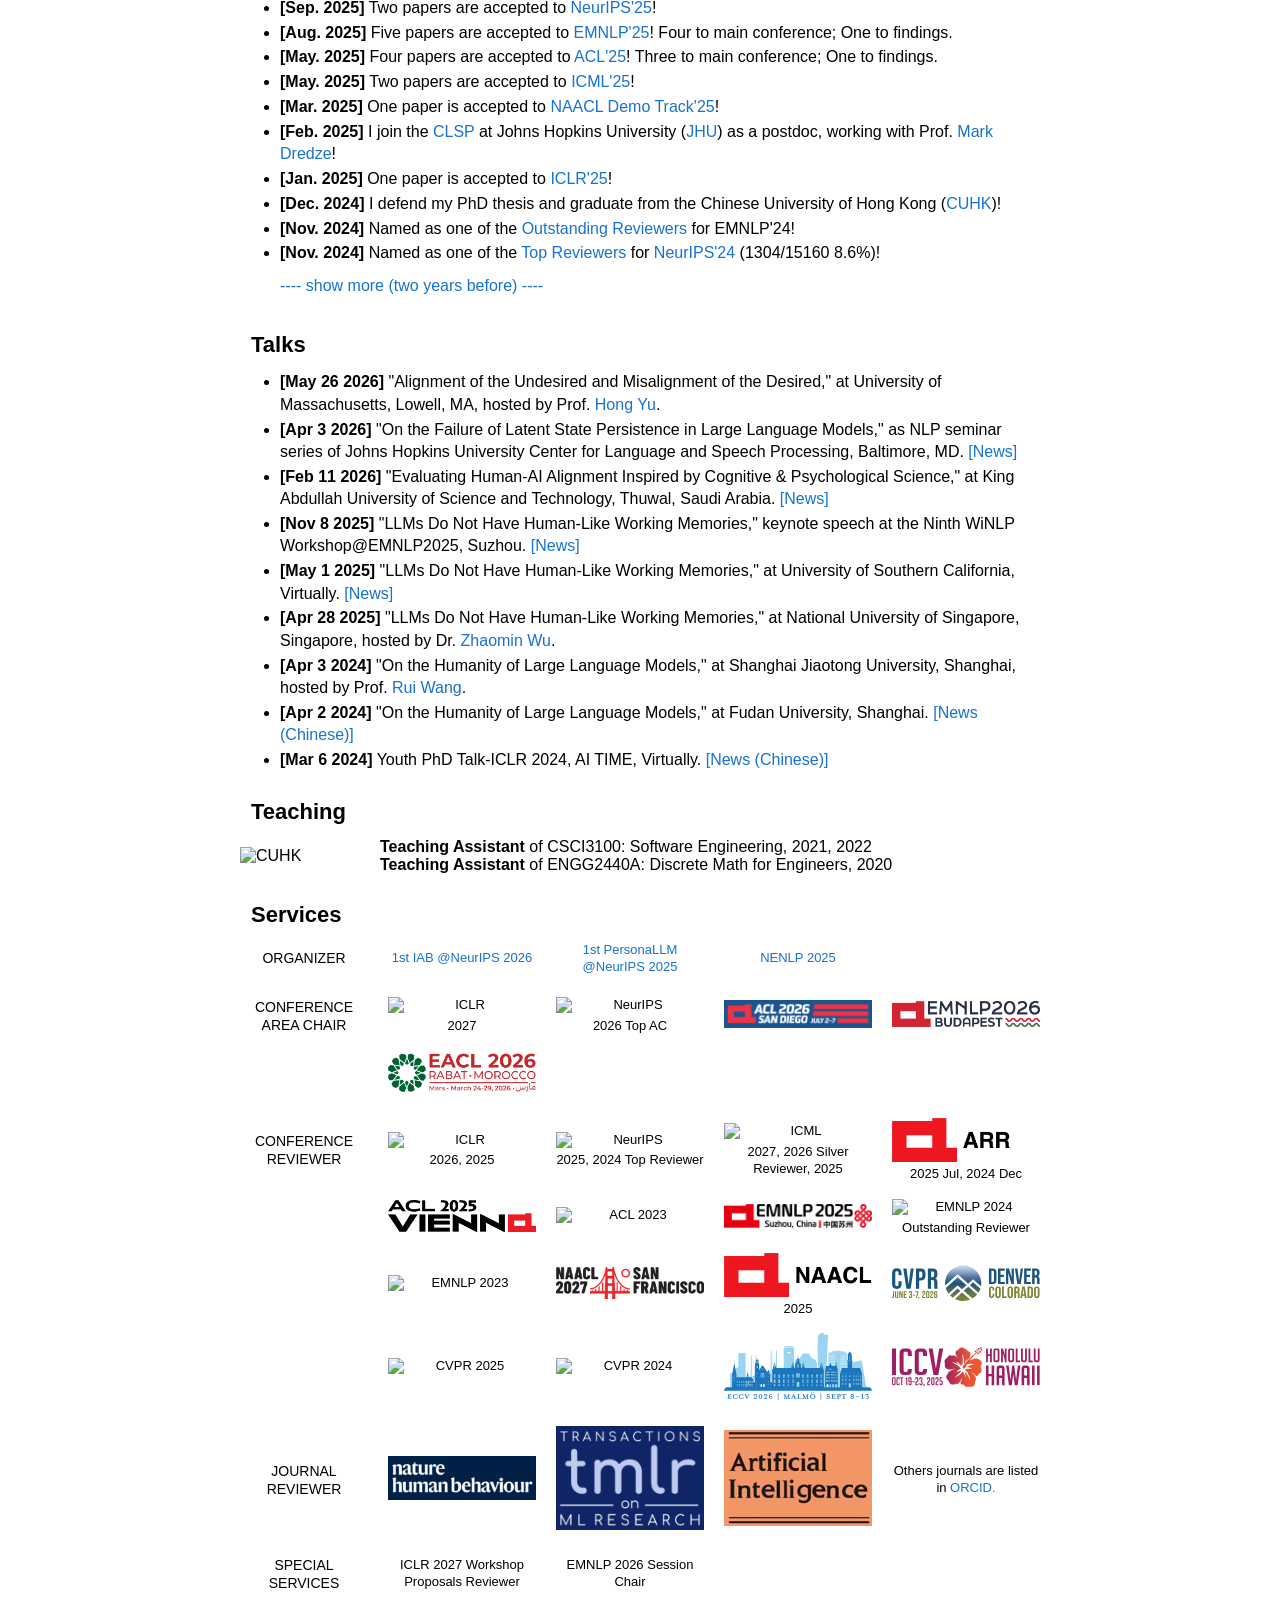
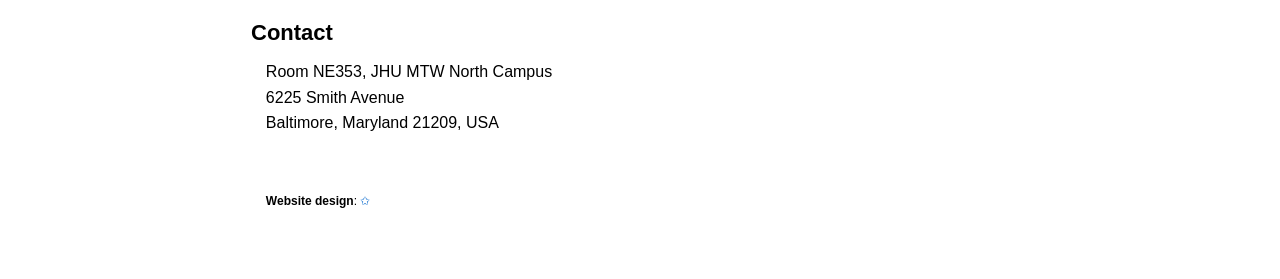
==== commit 56815f52: "Nov 26" ====
--- a/index.html
+++ b/index.html
@@ -256,7 +256,7 @@
         <div class="service-label">CONFERENCE REVIEWER</div>
         <div class="item"><img src="images/conferences/iclr.svg" alt="ICLR">2026, 2025</div>
         <div class="item"><img src="images/conferences/neurips.svg" alt="NeurIPS">2025, 2024 Top Reviewer</div>
-        <div class="item"><img src="images/conferences/icml.svg" alt="ICML">2026 Silver Reviewer, 2025</div>
+        <div class="item"><img src="images/conferences/icml.svg" alt="ICML">2027, 2026 Silver Reviewer, 2025</div>
         <div class="item"><img src="images/conferences/arr.png" alt="ARR">2025 Jul, 2024 Dec</div>
         <div class="item"><img src="images/conferences/acl2025.png" alt="ACL 2025"></div>
         <div class="item"><img src="images/conferences/acl2023.png" alt="ACL 2023"></div>
